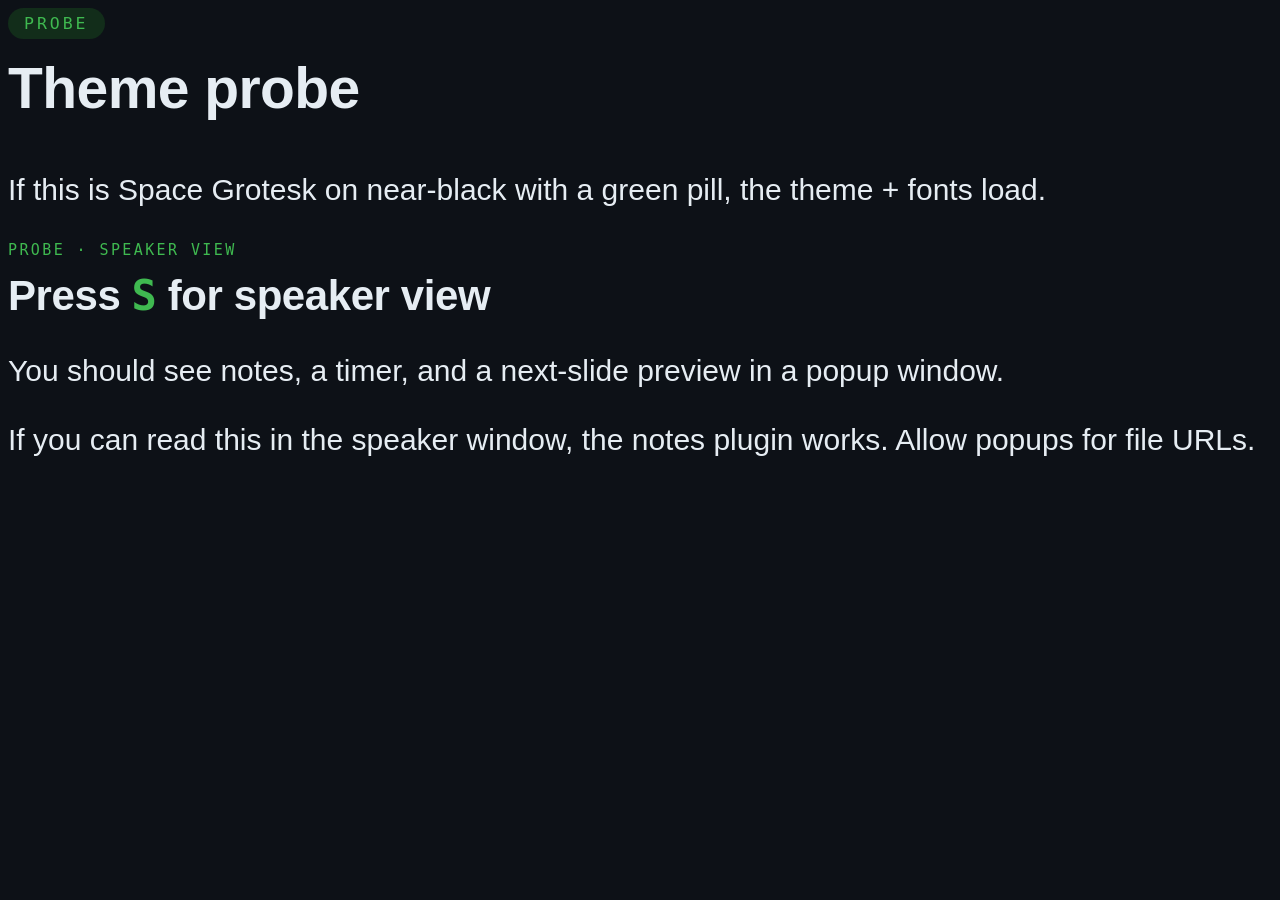
==== presentation/index.html @ 353a2cac "Deck skeleton: app-themed reveal init + probe slides + speaker view" ====
<!doctype html>
<html lang="en" data-theme="dark">
<head>
<meta charset="utf-8">
<meta name="viewport" content="width=device-width, initial-scale=1.0">
<title>AI Carbon Calculator — how it works</title>
<link rel="stylesheet" href="reveal/dist/reset.css">
<link rel="stylesheet" href="reveal/dist/reveal.css">
<link rel="stylesheet" href="fonts/fonts.css">
<style>
/* ── App design tokens (verbatim from index.html :root, dark theme) ── */
:root{
  --bg:#0d1117; --surface:#161b22; --surface2:#1c2330; --border:#444c56;
  --green:#3fb950; --green-dim:#122d1a; --amber:#e3b341; --red:#ff7b72;
  --blue:#79b8ff; --purple:#bc8cff; --text:#e6edf3; --muted:#b1bac4; --dim:#8b949e;
  --teal:#2fd4c6; --orange:#ff9d3c; --pink:#ff8ad4; --focus:#79c0ff;
  --mono:'Space Mono',monospace; --sans:'Space Grotesk',sans-serif;
}
/* ── Reveal base ── */
.reveal{font-family:var(--sans);color:var(--text);font-size:30px;}
.reveal .slides{text-align:left;}
.reveal .slides section{height:100%;}
html,body{background:var(--bg);}
.reveal h1,.reveal h2,.reveal h3{font-family:var(--sans);color:var(--text);
  font-weight:700;text-transform:none;letter-spacing:-0.01em;margin:0 0 18px;line-height:1.1;}
.reveal h1{font-size:1.9em;} .reveal h2{font-size:1.4em;} .reveal h3{font-size:1.05em;}
.reveal p,.reveal li{color:var(--text);line-height:1.45;}
.reveal strong{color:var(--text);font-weight:700;}
.reveal em{color:var(--muted);font-style:normal;}
.reveal a{color:var(--blue);}
.reveal ul{margin-left:1em;} .reveal li{margin:0.35em 0;}
/* ── Signature mono-uppercase section label (app .clabel) ── */
.sec-label{font-family:var(--mono);font-size:0.5em;letter-spacing:.16em;text-transform:uppercase;
  color:var(--green);margin-bottom:14px;}
.muted{color:var(--muted);} .small{font-size:0.7em;}
.cap{font-size:0.62em;color:var(--muted);font-family:var(--mono);margin-top:10px;}
/* ── Cards (app surface/border aesthetic) ── */
.card{background:var(--surface);border:1px solid var(--border);border-radius:10px;
  padding:18px 20px;margin:10px 0;}
.cards{display:grid;gap:14px;} .cards.two{grid-template-columns:1fr 1fr;}
.ckey{font-family:var(--mono);font-size:0.52em;letter-spacing:.1em;text-transform:uppercase;
  color:var(--green);margin-bottom:6px;}
/* ── Big headline number (app impact colour) ── */
.headline{font-family:var(--mono);font-weight:700;color:var(--green);font-size:2.2em;line-height:1;}
/* ── Ledger / equation trace (app #eqbox) ── */
.ledger{font-family:var(--mono);font-size:0.62em;background:var(--surface2);
  border:1px solid var(--border);border-radius:8px;padding:14px 16px;}
.ledger .row{display:flex;justify-content:space-between;gap:18px;padding:5px 0;
  border-bottom:1px solid var(--border);}
.ledger .row:last-child{border-bottom:none;}
.ledger .val{color:var(--green);}
.ledger .tag{font-size:0.8em;color:var(--muted);}
/* ── Confidence bars (app pattern) ── */
.conf{margin:8px 0;font-family:var(--mono);font-size:0.55em;}
.conf .lab{display:flex;justify-content:space-between;color:var(--muted);margin-bottom:3px;}
.conf .track{height:8px;background:var(--surface2);border:1px solid var(--border);border-radius:4px;overflow:hidden;}
.conf .fill{height:100%;background:var(--green);}
/* ── Equivalents accents (deliberately distinct from semantic colours) ── */
.eq-teal{color:var(--teal);} .eq-orange{color:var(--orange);} .eq-pink{color:var(--pink);}
.eqgrid{display:grid;grid-template-columns:repeat(3,1fr);gap:16px;text-align:center;}
.eqgrid .big{font-family:var(--mono);font-weight:700;font-size:1.7em;}
/* token split colours */
.in-tok{color:var(--blue);} .out-tok{color:var(--purple);}
/* ── Code blocks: plain mono on surface2 (app shows code/ledger uncoloured) ── */
.reveal pre{box-shadow:none;width:100%;margin:10px 0;font-size:0.5em;}
.reveal pre code{font-family:var(--mono);background:var(--surface2);border:1px solid var(--border);
  border-radius:8px;padding:14px 16px;color:var(--text);max-height:none;line-height:1.4;}
.reveal code{font-family:var(--mono);color:var(--green);}
.reveal pre code .cmt{color:var(--dim);}
/* ── Section-divider slide ── */
.divider{display:flex;flex-direction:column;justify-content:center;align-items:flex-start;height:100%;}
.divider .pill{font-family:var(--mono);font-size:0.55em;letter-spacing:.18em;text-transform:uppercase;
  color:var(--green);background:var(--green-dim);border-radius:20px;padding:6px 16px;margin-bottom:18px;}
.divider h2{font-size:1.9em;}
/* ── Flow diagram (mental model) ── */
.flow{display:flex;align-items:center;gap:10px;flex-wrap:wrap;font-family:var(--mono);font-size:0.6em;}
.flow .node{background:var(--surface);border:1px solid var(--border);border-radius:8px;padding:12px 16px;}
.flow .arrow{color:var(--green);font-size:1.3em;}
/* ── Green progress bar (app wizard bar) ── */
.reveal .progress{color:var(--green);height:4px;}
.reveal .progress span{background:var(--green);}
.reveal .slide-number{background:transparent;color:var(--muted);font-family:var(--mono);font-size:14px;}
:focus-visible{outline:2px solid var(--focus);outline-offset:2px;}
</style>
</head>
<body>
<div class="reveal"><div class="slides">

  <section data-state="probe-title">
    <div class="divider">
      <span class="pill">probe</span>
      <h1>Theme probe</h1>
      <p class="muted">If this is Space Grotesk on near-black with a green pill, the theme + fonts load.</p>
    </div>
  </section>

  <section>
    <div class="sec-label">probe · speaker view</div>
    <h2>Press <code>S</code> for speaker view</h2>
    <p>You should see notes, a timer, and a next-slide preview in a popup window.</p>
    <aside class="notes">If you can read this in the speaker window, the notes plugin works. Allow popups for file URLs.</aside>
  </section>

</div></div>
<script src="reveal/dist/reveal.js"></script>
<script src="reveal/plugin/notes/notes.js"></script>
<script>
Reveal.initialize({
  hash:true, progress:true, slideNumber:'c/t', controls:true,
  transition:'fade', transitionSpeed:'fast', width:1280, height:720, margin:0.06,
  plugins:[ RevealNotes ]
});
</script>
</body>
</html>
---- presentation/fonts/fonts.css ----
/* Vendored @fontsource files — Space Grotesk (headings/prose) + Space Mono (code/labels). */
@font-face{font-family:'Space Grotesk';font-style:normal;font-weight:400;font-display:swap;
  src:url('./space-grotesk-latin-400-normal.woff2') format('woff2');}
@font-face{font-family:'Space Grotesk';font-style:normal;font-weight:500;font-display:swap;
  src:url('./space-grotesk-latin-500-normal.woff2') format('woff2');}
@font-face{font-family:'Space Grotesk';font-style:normal;font-weight:700;font-display:swap;
  src:url('./space-grotesk-latin-700-normal.woff2') format('woff2');}
@font-face{font-family:'Space Mono';font-style:normal;font-weight:400;font-display:swap;
  src:url('./space-mono-latin-400-normal.woff2') format('woff2');}
@font-face{font-family:'Space Mono';font-style:normal;font-weight:700;font-display:swap;
  src:url('./space-mono-latin-700-normal.woff2') format('woff2');}
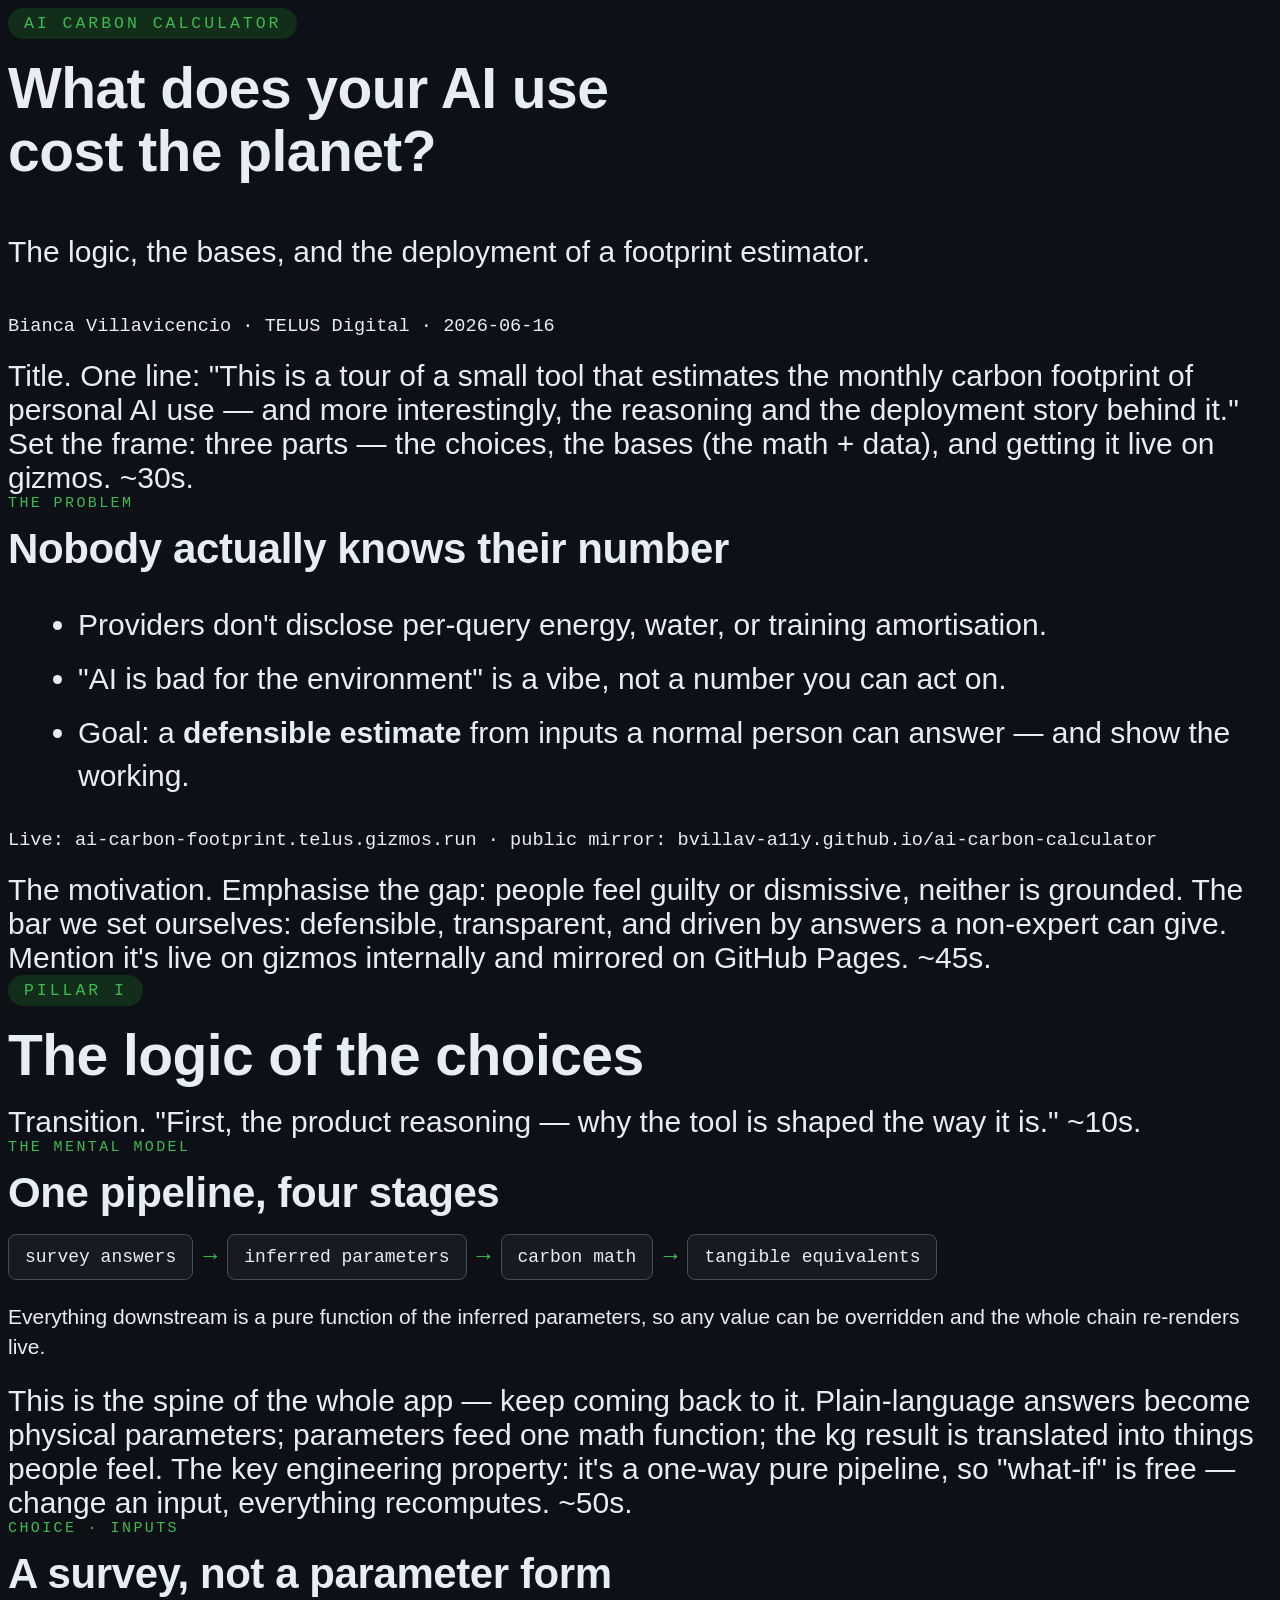
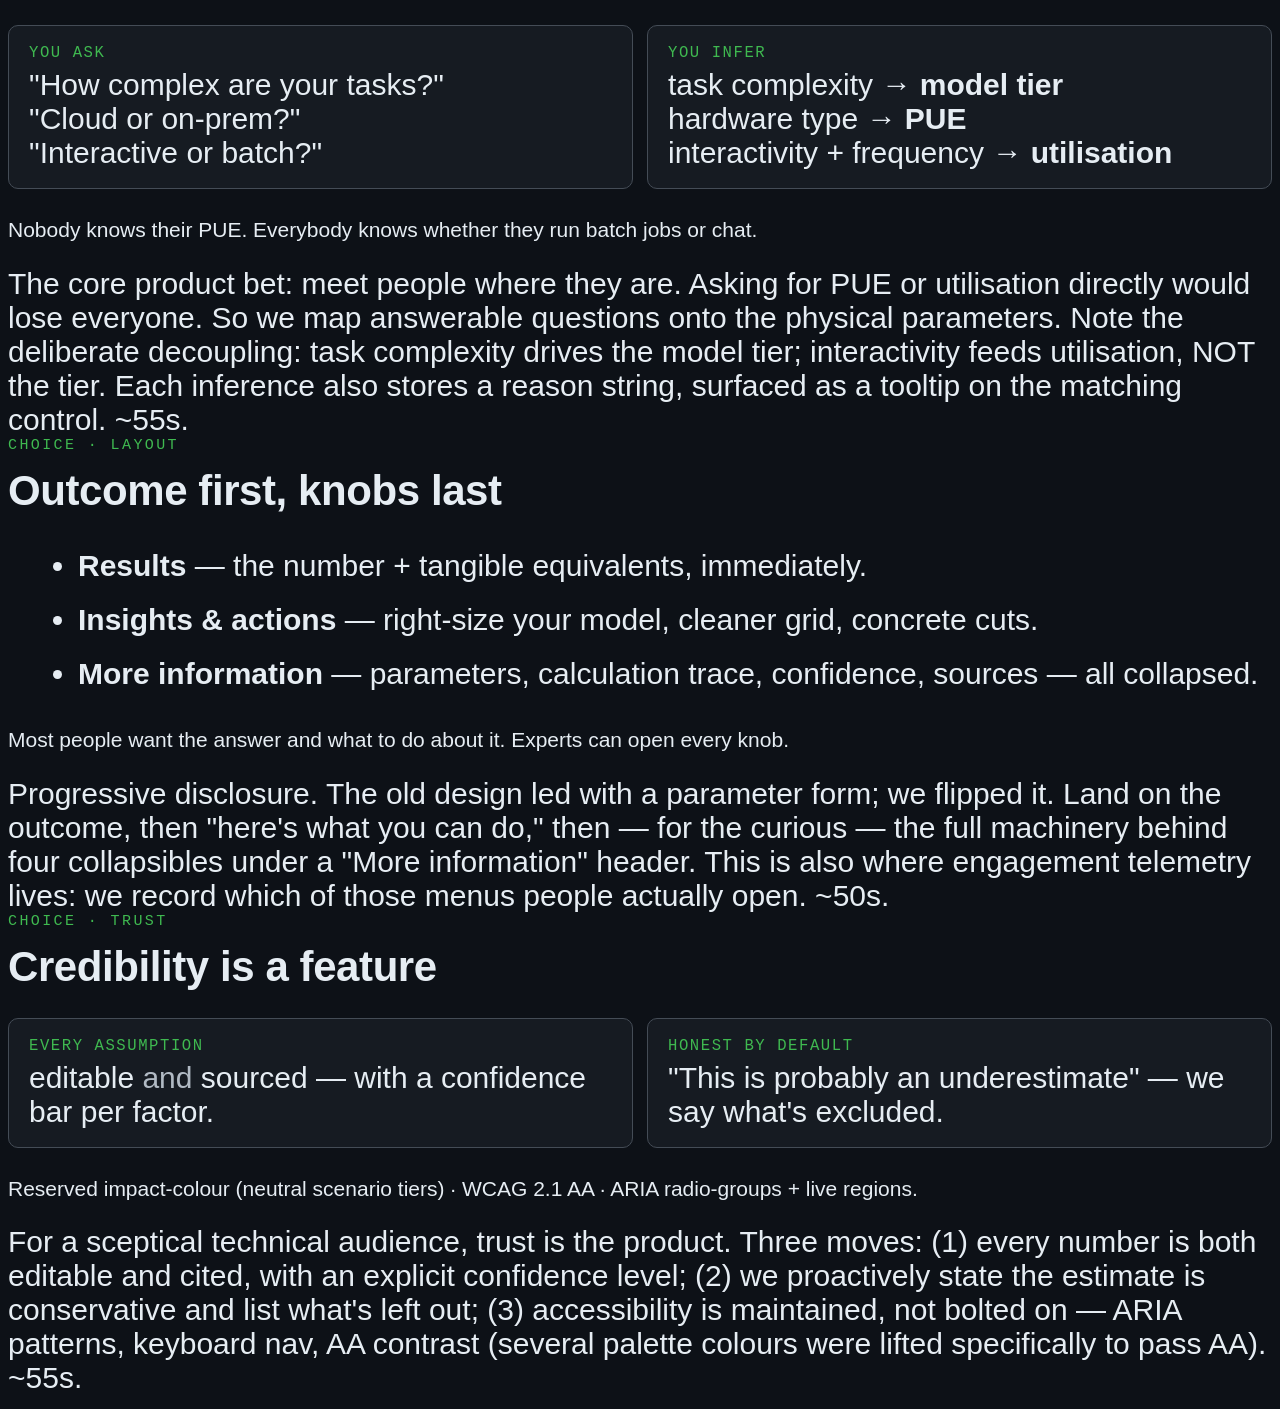
==== commit e7a91cf4: "Deck slides 1-6: open + Pillar I (logic of the choices) Co-Authored-By: Claude Sonnet 4.6 <noreply@a" ====
--- a/presentation/index.html
+++ b/presentation/index.html
@@ -86,19 +86,85 @@
 <body>
 <div class="reveal"><div class="slides">
 
-  <section data-state="probe-title">
+  <!-- 1 · TITLE -->
+  <section>
     <div class="divider">
-      <span class="pill">probe</span>
-      <h1>Theme probe</h1>
-      <p class="muted">If this is Space Grotesk on near-black with a green pill, the theme + fonts load.</p>
+      <span class="pill">AI Carbon Calculator</span>
+      <h1>What does your AI use<br>cost the planet?</h1>
+      <p class="muted">The logic, the bases, and the deployment of a footprint estimator.</p>
+      <p class="cap">Bianca Villavicencio · TELUS Digital · 2026-06-16</p>
     </div>
+    <aside class="notes">Title. One line: "This is a tour of a small tool that estimates the monthly carbon footprint of personal AI use — and more interestingly, the reasoning and the deployment story behind it." Set the frame: three parts — the choices, the bases (the math + data), and getting it live on gizmos. ~30s.</aside>
   </section>
 
+  <!-- 2 · THE QUESTION -->
   <section>
-    <div class="sec-label">probe · speaker view</div>
-    <h2>Press <code>S</code> for speaker view</h2>
-    <p>You should see notes, a timer, and a next-slide preview in a popup window.</p>
-    <aside class="notes">If you can read this in the speaker window, the notes plugin works. Allow popups for file URLs.</aside>
+    <div class="sec-label">the problem</div>
+    <h2>Nobody actually knows their number</h2>
+    <ul>
+      <li>Providers don't disclose per-query energy, water, or training amortisation.</li>
+      <li>"AI is bad for the environment" is a vibe, not a number you can act on.</li>
+      <li>Goal: a <strong>defensible estimate</strong> from inputs a normal person can answer — and show the working.</li>
+    </ul>
+    <p class="cap">Live: ai-carbon-footprint.telus.gizmos.run · public mirror: bvillav-a11y.github.io/ai-carbon-calculator</p>
+    <aside class="notes">The motivation. Emphasise the gap: people feel guilty or dismissive, neither is grounded. The bar we set ourselves: defensible, transparent, and driven by answers a non-expert can give. Mention it's live on gizmos internally and mirrored on GitHub Pages. ~45s.</aside>
+  </section>
+
+  <!-- DIVIDER · PILLAR I -->
+  <section>
+    <div class="divider"><span class="pill">Pillar I</span><h2>The logic of the choices</h2></div>
+    <aside class="notes">Transition. "First, the product reasoning — why the tool is shaped the way it is." ~10s.</aside>
+  </section>
+
+  <!-- 3 · MENTAL MODEL -->
+  <section>
+    <div class="sec-label">the mental model</div>
+    <h2>One pipeline, four stages</h2>
+    <div class="flow">
+      <span class="node">survey answers</span><span class="arrow">→</span>
+      <span class="node">inferred parameters</span><span class="arrow">→</span>
+      <span class="node">carbon math</span><span class="arrow">→</span>
+      <span class="node">tangible equivalents</span>
+    </div>
+    <p class="small muted" style="margin-top:22px">Everything downstream is a pure function of the inferred parameters, so any value can be overridden and the whole chain re-renders live.</p>
+    <aside class="notes">This is the spine of the whole app — keep coming back to it. Plain-language answers become physical parameters; parameters feed one math function; the kg result is translated into things people feel. The key engineering property: it's a one-way pure pipeline, so "what-if" is free — change an input, everything recomputes. ~50s.</aside>
+  </section>
+
+  <!-- 4 · WHY A SURVEY -->
+  <section>
+    <div class="sec-label">choice · inputs</div>
+    <h2>A survey, not a parameter form</h2>
+    <div class="cards two">
+      <div class="card"><div class="ckey">you ask</div>"How complex are your tasks?"<br>"Cloud or on-prem?"<br>"Interactive or batch?"</div>
+      <div class="card"><div class="ckey">you infer</div>task complexity → <strong>model tier</strong><br>hardware type → <strong>PUE</strong><br>interactivity + frequency → <strong>utilisation</strong></div>
+    </div>
+    <p class="small muted" style="margin-top:16px">Nobody knows their PUE. Everybody knows whether they run batch jobs or chat.</p>
+    <aside class="notes">The core product bet: meet people where they are. Asking for PUE or utilisation directly would lose everyone. So we map answerable questions onto the physical parameters. Note the deliberate decoupling: task complexity drives the model tier; interactivity feeds utilisation, NOT the tier. Each inference also stores a reason string, surfaced as a tooltip on the matching control. ~55s.</aside>
+  </section>
+
+  <!-- 5 · OUTCOME-FIRST UX -->
+  <section>
+    <div class="sec-label">choice · layout</div>
+    <h2>Outcome first, knobs last</h2>
+    <ul>
+      <li><strong>Results</strong> — the number + tangible equivalents, immediately.</li>
+      <li><strong>Insights &amp; actions</strong> — right-size your model, cleaner grid, concrete cuts.</li>
+      <li><strong>More information</strong> — parameters, calculation trace, confidence, sources — all collapsed.</li>
+    </ul>
+    <p class="small muted" style="margin-top:16px">Most people want the answer and what to do about it. Experts can open every knob.</p>
+    <aside class="notes">Progressive disclosure. The old design led with a parameter form; we flipped it. Land on the outcome, then "here's what you can do," then — for the curious — the full machinery behind four collapsibles under a "More information" header. This is also where engagement telemetry lives: we record which of those menus people actually open. ~50s.</aside>
+  </section>
+
+  <!-- 6 · CREDIBILITY BY DESIGN -->
+  <section>
+    <div class="sec-label">choice · trust</div>
+    <h2>Credibility is a feature</h2>
+    <div class="cards two">
+      <div class="card"><div class="ckey">every assumption</div>editable <em>and</em> sourced — with a confidence bar per factor.</div>
+      <div class="card"><div class="ckey">honest by default</div>"This is probably an underestimate" — we say what's excluded.</div>
+    </div>
+    <p class="small muted" style="margin-top:16px">Reserved impact-colour (neutral scenario tiers) · WCAG 2.1 AA · ARIA radio-groups + live regions.</p>
+    <aside class="notes">For a sceptical technical audience, trust is the product. Three moves: (1) every number is both editable and cited, with an explicit confidence level; (2) we proactively state the estimate is conservative and list what's left out; (3) accessibility is maintained, not bolted on — ARIA patterns, keyboard nav, AA contrast (several palette colours were lifted specifically to pass AA). ~55s.</aside>
   </section>
 
 </div></div>
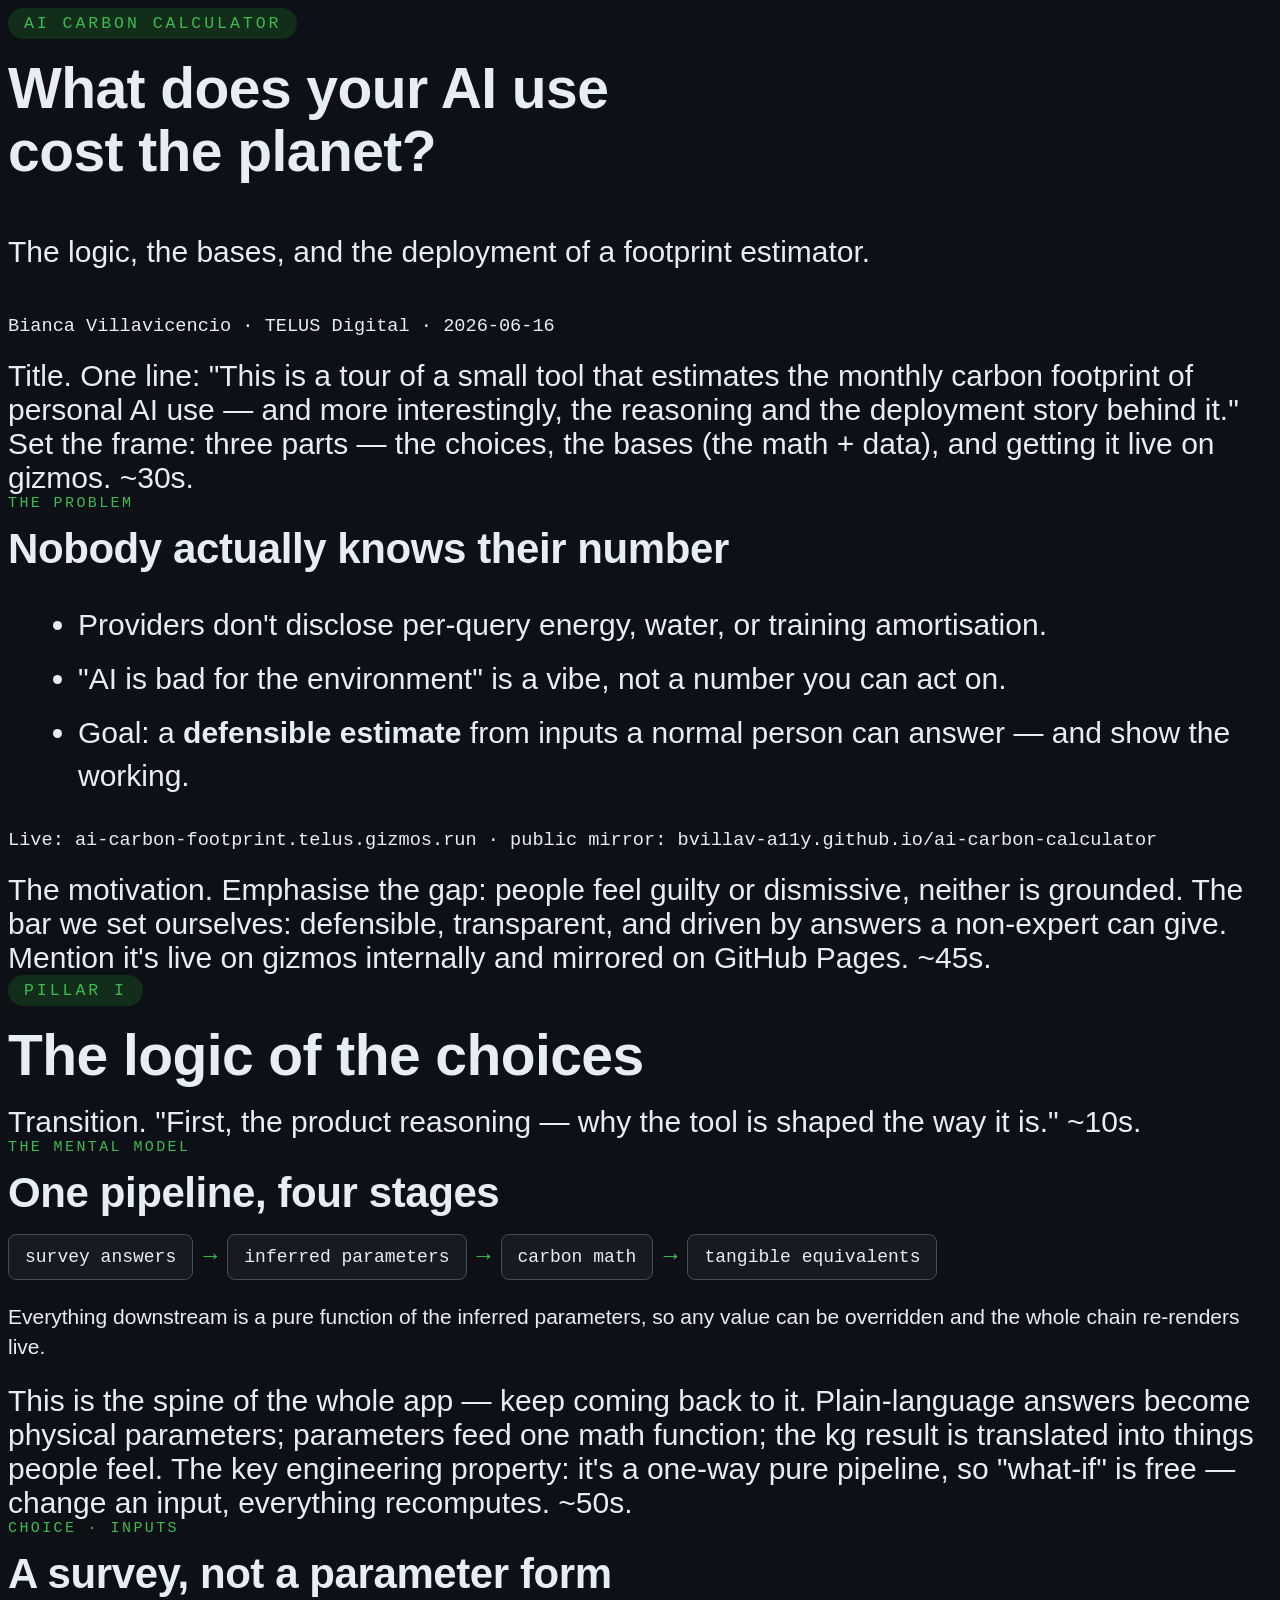
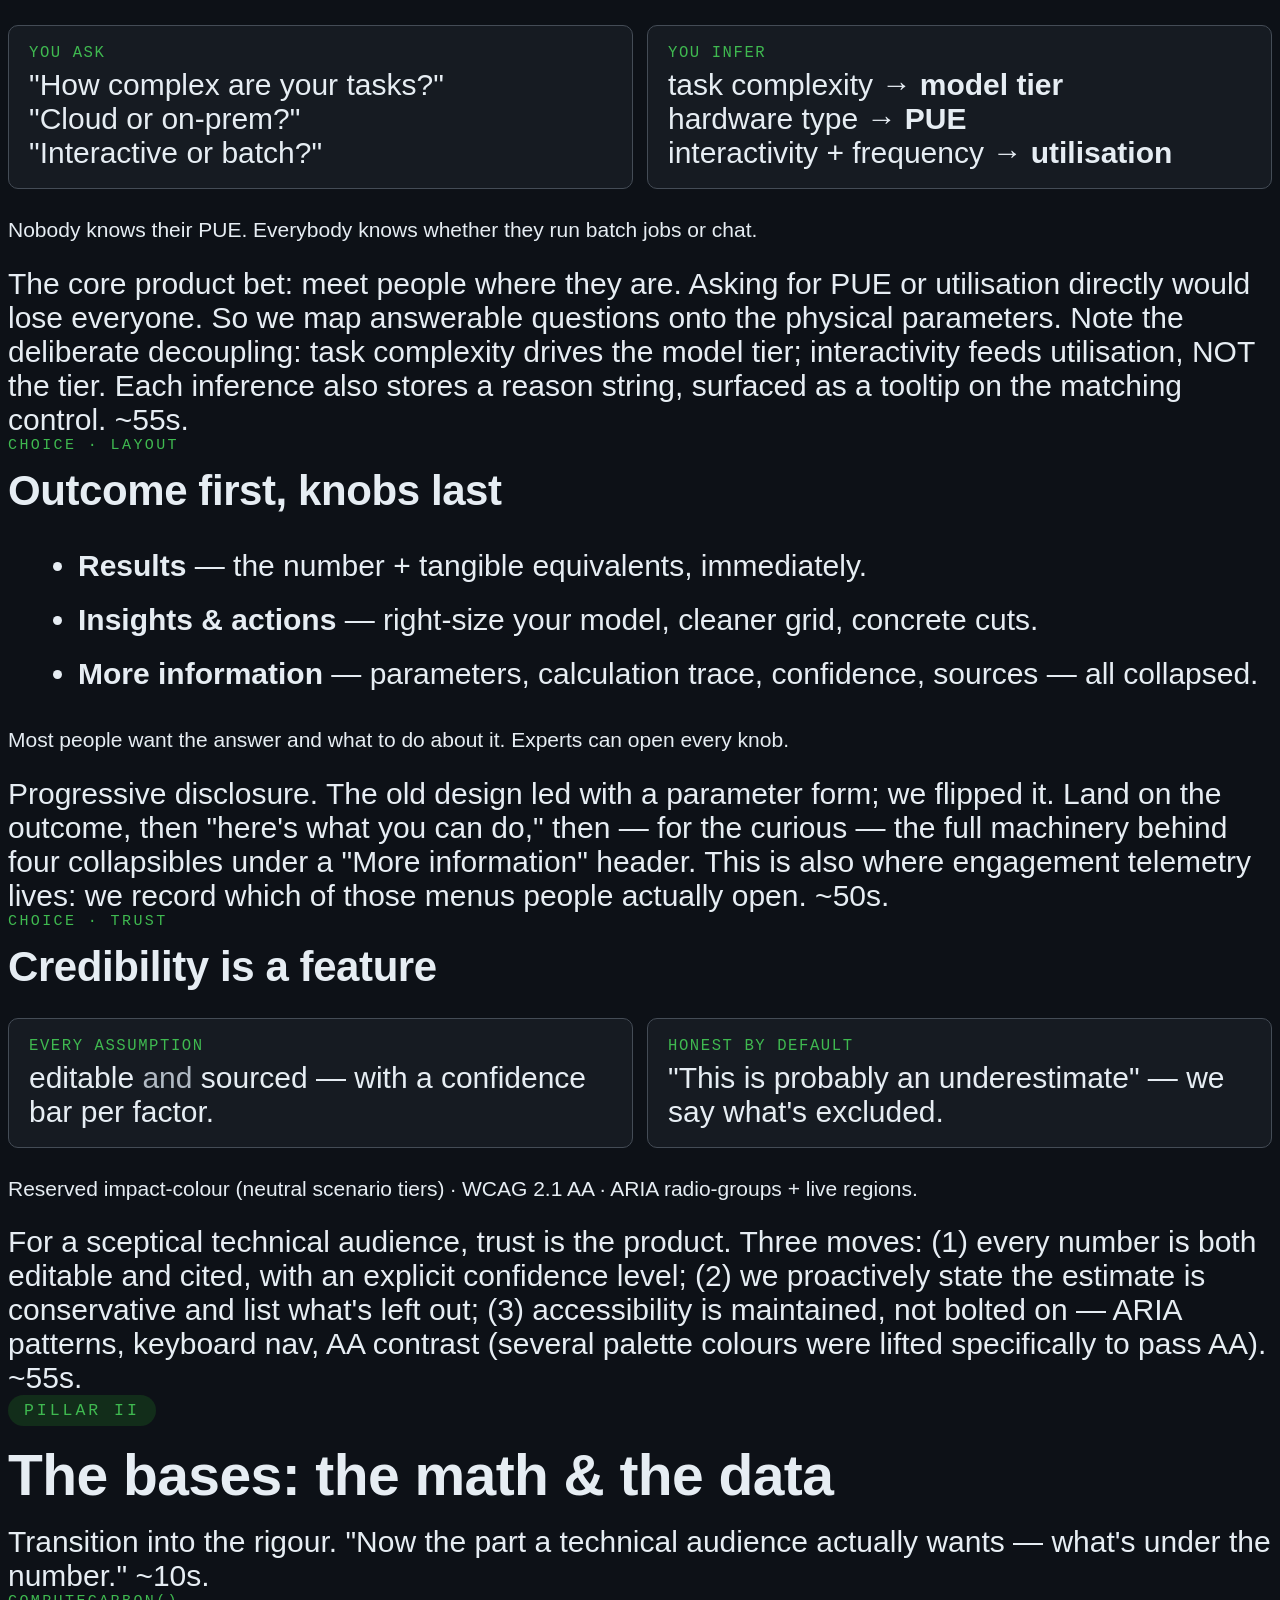
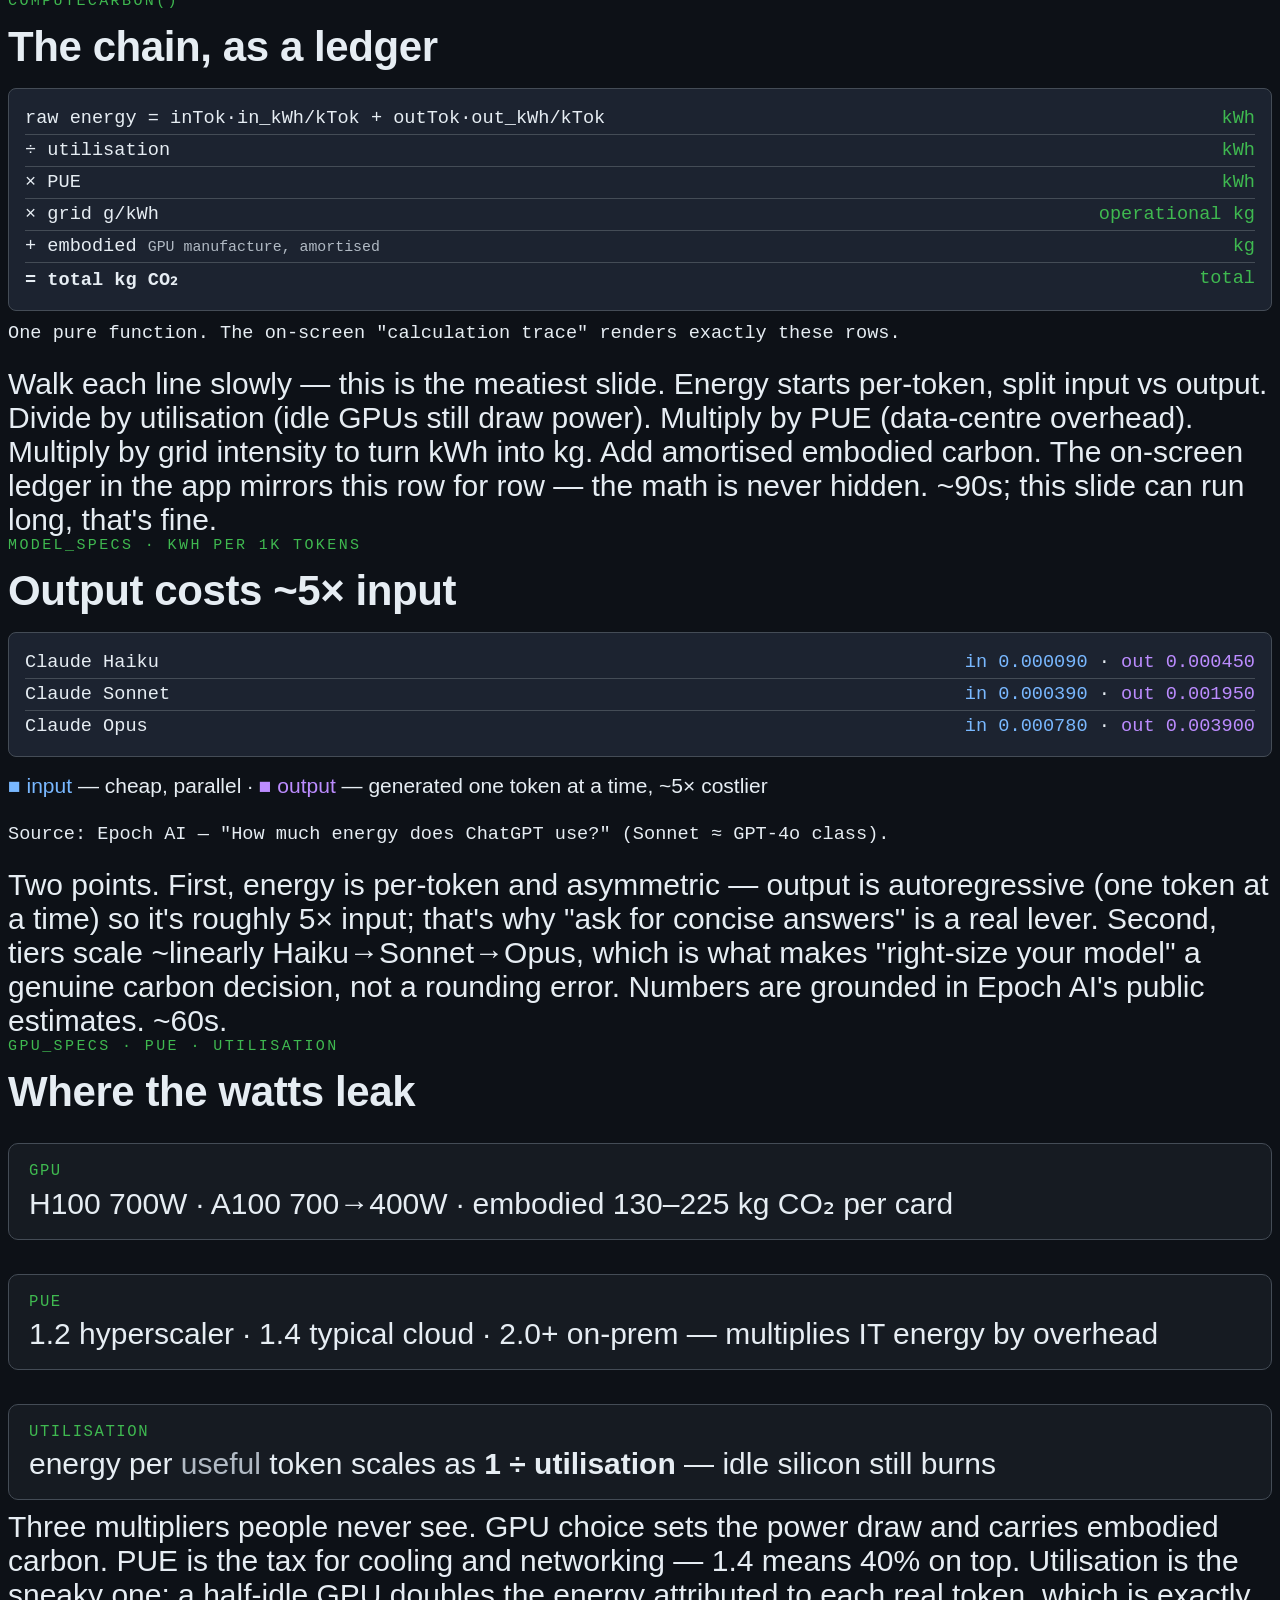
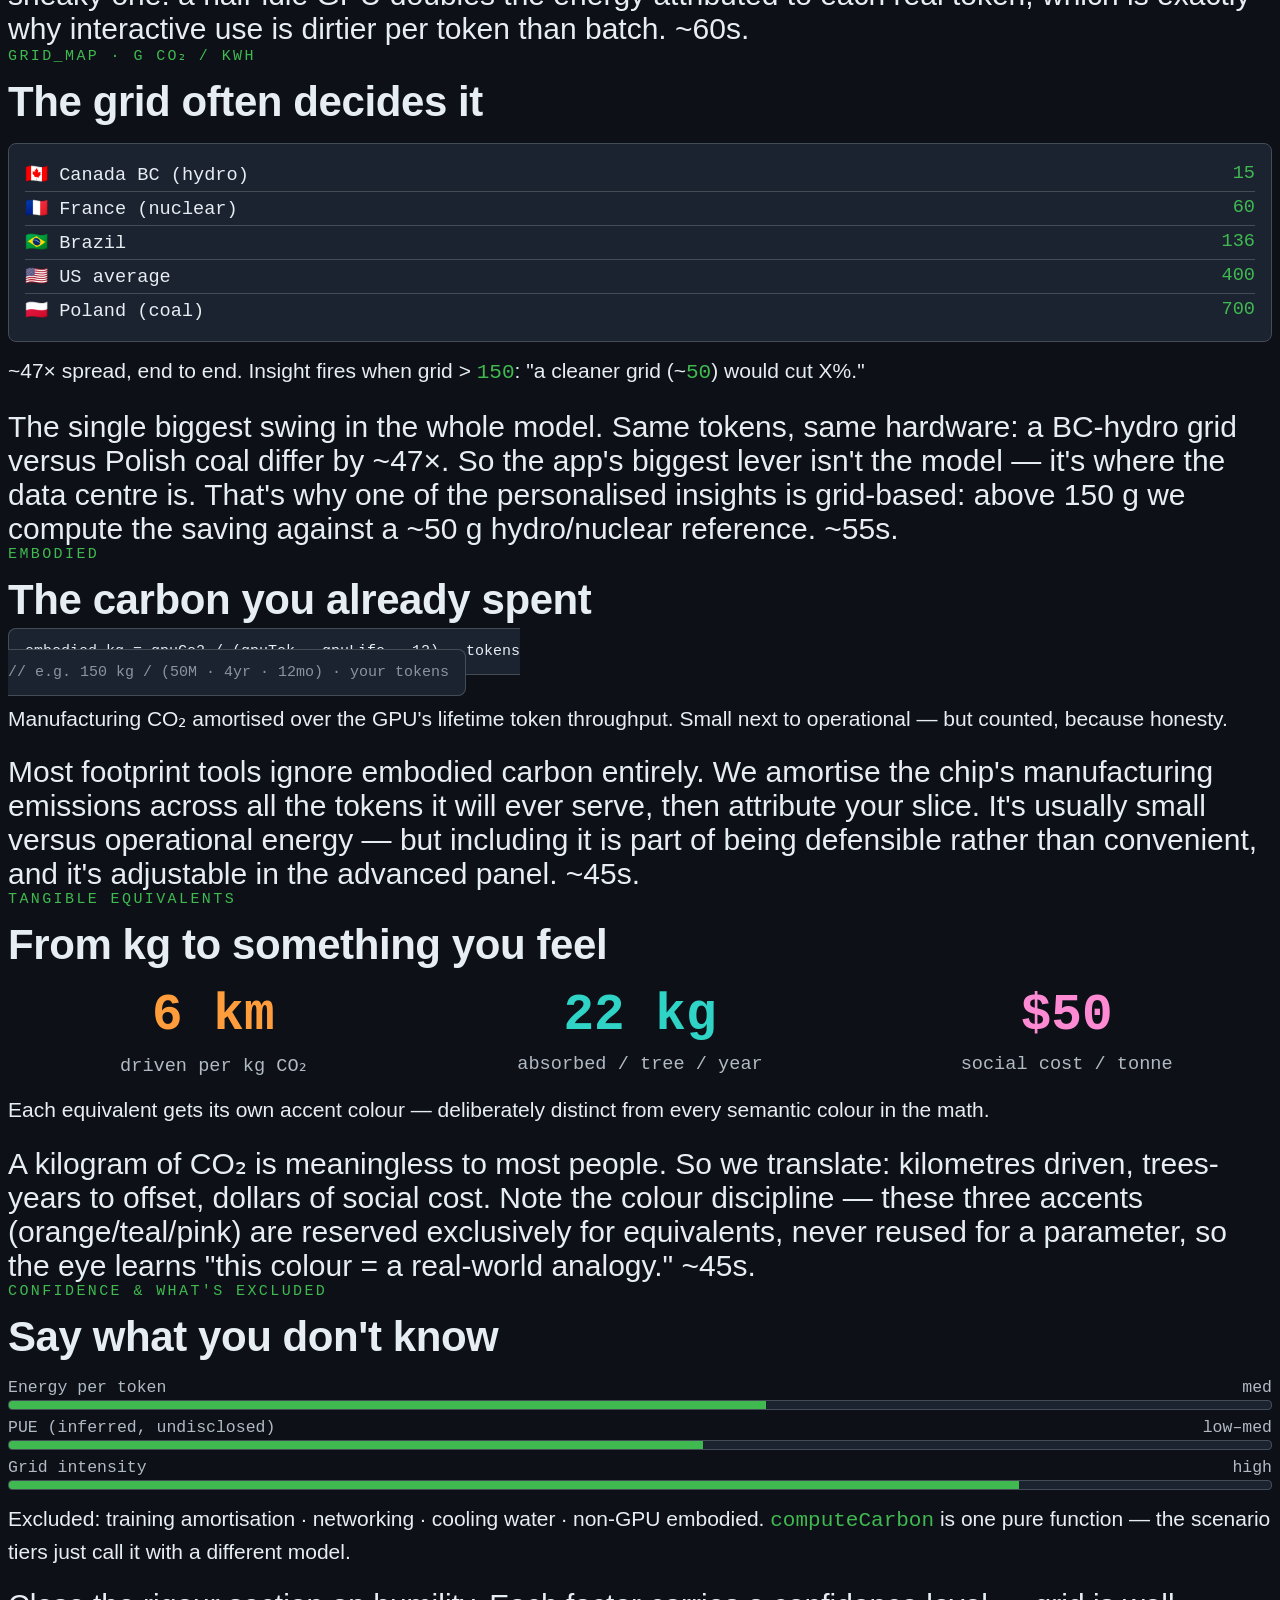
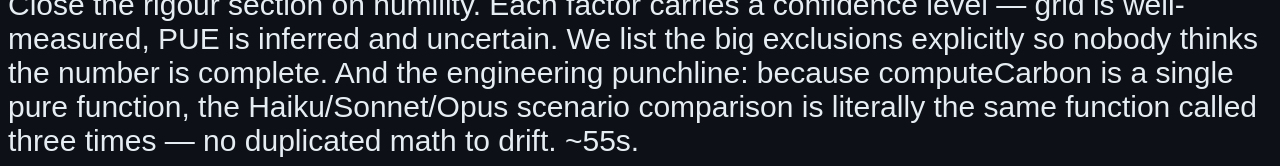
==== commit acfcaefa: "Deck slides 7-13: Pillar II (the math + the data) Co-Authored-By: Claude Sonnet 4.6 <noreply@anthrop" ====
--- a/presentation/index.html
+++ b/presentation/index.html
@@ -167,6 +167,103 @@
     <aside class="notes">For a sceptical technical audience, trust is the product. Three moves: (1) every number is both editable and cited, with an explicit confidence level; (2) we proactively state the estimate is conservative and list what's left out; (3) accessibility is maintained, not bolted on — ARIA patterns, keyboard nav, AA contrast (several palette colours were lifted specifically to pass AA). ~55s.</aside>
   </section>
 
+  <!-- DIVIDER · PILLAR II -->
+  <section>
+    <div class="divider"><span class="pill">Pillar II</span><h2>The bases: the math &amp; the data</h2></div>
+    <aside class="notes">Transition into the rigour. "Now the part a technical audience actually wants — what's under the number." ~10s.</aside>
+  </section>
+
+  <!-- 7 · THE CALCULATION CHAIN -->
+  <section>
+    <div class="sec-label">computeCarbon()</div>
+    <h2>The chain, as a ledger</h2>
+    <div class="ledger">
+      <div class="row"><span>raw energy = inTok·in_kWh/kTok + outTok·out_kWh/kTok</span><span class="val">kWh</span></div>
+      <div class="row"><span>÷ utilisation</span><span class="val">kWh</span></div>
+      <div class="row"><span>× PUE</span><span class="val">kWh</span></div>
+      <div class="row"><span>× grid g/kWh</span><span class="val">operational kg</span></div>
+      <div class="row"><span>+ embodied <span class="tag">GPU manufacture, amortised</span></span><span class="val">kg</span></div>
+      <div class="row"><span><strong>= total kg CO₂</strong></span><span class="val">total</span></div>
+    </div>
+    <p class="cap">One pure function. The on-screen "calculation trace" renders exactly these rows.</p>
+    <aside class="notes">Walk each line slowly — this is the meatiest slide. Energy starts per-token, split input vs output. Divide by utilisation (idle GPUs still draw power). Multiply by PUE (data-centre overhead). Multiply by grid intensity to turn kWh into kg. Add amortised embodied carbon. The on-screen ledger in the app mirrors this row for row — the math is never hidden. ~90s; this slide can run long, that's fine.</aside>
+  </section>
+
+  <!-- 8 · ENERGY PER TOKEN -->
+  <section>
+    <div class="sec-label">MODEL_SPECS · kWh per 1k tokens</div>
+    <h2>Output costs ~5× input</h2>
+    <div class="ledger">
+      <div class="row"><span>Claude Haiku</span><span><span class="in-tok">in 0.000090</span> · <span class="out-tok">out 0.000450</span></span></div>
+      <div class="row"><span>Claude Sonnet</span><span><span class="in-tok">in 0.000390</span> · <span class="out-tok">out 0.001950</span></span></div>
+      <div class="row"><span>Claude Opus</span><span><span class="in-tok">in 0.000780</span> · <span class="out-tok">out 0.003900</span></span></div>
+    </div>
+    <p class="small" style="margin-top:14px"><span class="in-tok">■ input</span> — cheap, parallel · <span class="out-tok">■ output</span> — generated one token at a time, ~5× costlier</p>
+    <p class="cap">Source: Epoch AI — "How much energy does ChatGPT use?" (Sonnet ≈ GPT-4o class).</p>
+    <aside class="notes">Two points. First, energy is per-token and asymmetric — output is autoregressive (one token at a time) so it's roughly 5× input; that's why "ask for concise answers" is a real lever. Second, tiers scale ~linearly Haiku→Sonnet→Opus, which is what makes "right-size your model" a genuine carbon decision, not a rounding error. Numbers are grounded in Epoch AI's public estimates. ~60s.</aside>
+  </section>
+
+  <!-- 9 · HARDWARE & OVERHEAD -->
+  <section>
+    <div class="sec-label">GPU_SPECS · PUE · utilisation</div>
+    <h2>Where the watts leak</h2>
+    <div class="cards">
+      <div class="card"><div class="ckey">gpu</div>H100 700W · A100 700→400W · embodied 130–225 kg CO₂ per card</div>
+      <div class="card"><div class="ckey">pue</div>1.2 hyperscaler · 1.4 typical cloud · 2.0+ on-prem — multiplies IT energy by overhead</div>
+      <div class="card"><div class="ckey">utilisation</div>energy per <em>useful</em> token scales as <strong>1 ÷ utilisation</strong> — idle silicon still burns</div>
+    </div>
+    <aside class="notes">Three multipliers people never see. GPU choice sets the power draw and carries embodied carbon. PUE is the tax for cooling and networking — 1.4 means 40% on top. Utilisation is the sneaky one: a half-idle GPU doubles the energy attributed to each real token, which is exactly why interactive use is dirtier per token than batch. ~60s.</aside>
+  </section>
+
+  <!-- 10 · THE GRID -->
+  <section>
+    <div class="sec-label">GRID_MAP · g CO₂ / kWh</div>
+    <h2>The grid often decides it</h2>
+    <div class="ledger">
+      <div class="row"><span>🇨🇦 Canada BC (hydro)</span><span class="val">15</span></div>
+      <div class="row"><span>🇫🇷 France (nuclear)</span><span class="val">60</span></div>
+      <div class="row"><span>🇧🇷 Brazil</span><span class="val">136</span></div>
+      <div class="row"><span>🇺🇸 US average</span><span class="val">400</span></div>
+      <div class="row"><span>🇵🇱 Poland (coal)</span><span class="val">700</span></div>
+    </div>
+    <p class="small muted" style="margin-top:14px">~47× spread, end to end. Insight fires when grid &gt; <code>150</code>: "a cleaner grid (~<code>50</code>) would cut X%."</p>
+    <aside class="notes">The single biggest swing in the whole model. Same tokens, same hardware: a BC-hydro grid versus Polish coal differ by ~47×. So the app's biggest lever isn't the model — it's where the data centre is. That's why one of the personalised insights is grid-based: above 150 g we compute the saving against a ~50 g hydro/nuclear reference. ~55s.</aside>
+  </section>
+
+  <!-- 11 · EMBODIED CARBON -->
+  <section>
+    <div class="sec-label">embodied</div>
+    <h2>The carbon you already spent</h2>
+    <pre><code>embodied_kg = gpuCo2 / (gpuTok · gpuLife · 12) · tokens
+<span class="cmt">// e.g. 150 kg / (50M · 4yr · 12mo) · your tokens</span></code></pre>
+    <p class="small muted">Manufacturing CO₂ amortised over the GPU's lifetime token throughput. Small next to operational — but counted, because honesty.</p>
+    <aside class="notes">Most footprint tools ignore embodied carbon entirely. We amortise the chip's manufacturing emissions across all the tokens it will ever serve, then attribute your slice. It's usually small versus operational energy — but including it is part of being defensible rather than convenient, and it's adjustable in the advanced panel. ~45s.</aside>
+  </section>
+
+  <!-- 12 · KG TO MEANING -->
+  <section>
+    <div class="sec-label">tangible equivalents</div>
+    <h2>From kg to something you feel</h2>
+    <div class="eqgrid">
+      <div><div class="big eq-orange">6 km</div><div class="cap">driven per kg CO₂</div></div>
+      <div><div class="big eq-teal">22 kg</div><div class="cap">absorbed / tree / year</div></div>
+      <div><div class="big eq-pink">$50</div><div class="cap">social cost / tonne</div></div>
+    </div>
+    <p class="small muted" style="margin-top:18px">Each equivalent gets its own accent colour — deliberately distinct from every semantic colour in the math.</p>
+    <aside class="notes">A kilogram of CO₂ is meaningless to most people. So we translate: kilometres driven, trees-years to offset, dollars of social cost. Note the colour discipline — these three accents (orange/teal/pink) are reserved exclusively for equivalents, never reused for a parameter, so the eye learns "this colour = a real-world analogy." ~45s.</aside>
+  </section>
+
+  <!-- 13 · HONESTY ABOUT UNCERTAINTY -->
+  <section>
+    <div class="sec-label">confidence &amp; what's excluded</div>
+    <h2>Say what you don't know</h2>
+    <div class="conf"><div class="lab"><span>Energy per token</span><span>med</span></div><div class="track"><div class="fill" style="width:60%"></div></div></div>
+    <div class="conf"><div class="lab"><span>PUE (inferred, undisclosed)</span><span>low–med</span></div><div class="track"><div class="fill" style="width:55%"></div></div></div>
+    <div class="conf"><div class="lab"><span>Grid intensity</span><span>high</span></div><div class="track"><div class="fill" style="width:80%"></div></div></div>
+    <p class="small muted" style="margin-top:14px">Excluded: training amortisation · networking · cooling water · non-GPU embodied. <code>computeCarbon</code> is one pure function — the scenario tiers just call it with a different model.</p>
+    <aside class="notes">Close the rigour section on humility. Each factor carries a confidence level — grid is well-measured, PUE is inferred and uncertain. We list the big exclusions explicitly so nobody thinks the number is complete. And the engineering punchline: because computeCarbon is a single pure function, the Haiku/Sonnet/Opus scenario comparison is literally the same function called three times — no duplicated math to drift. ~55s.</aside>
+  </section>
+
 </div></div>
 <script src="reveal/dist/reveal.js"></script>
 <script src="reveal/plugin/notes/notes.js"></script>
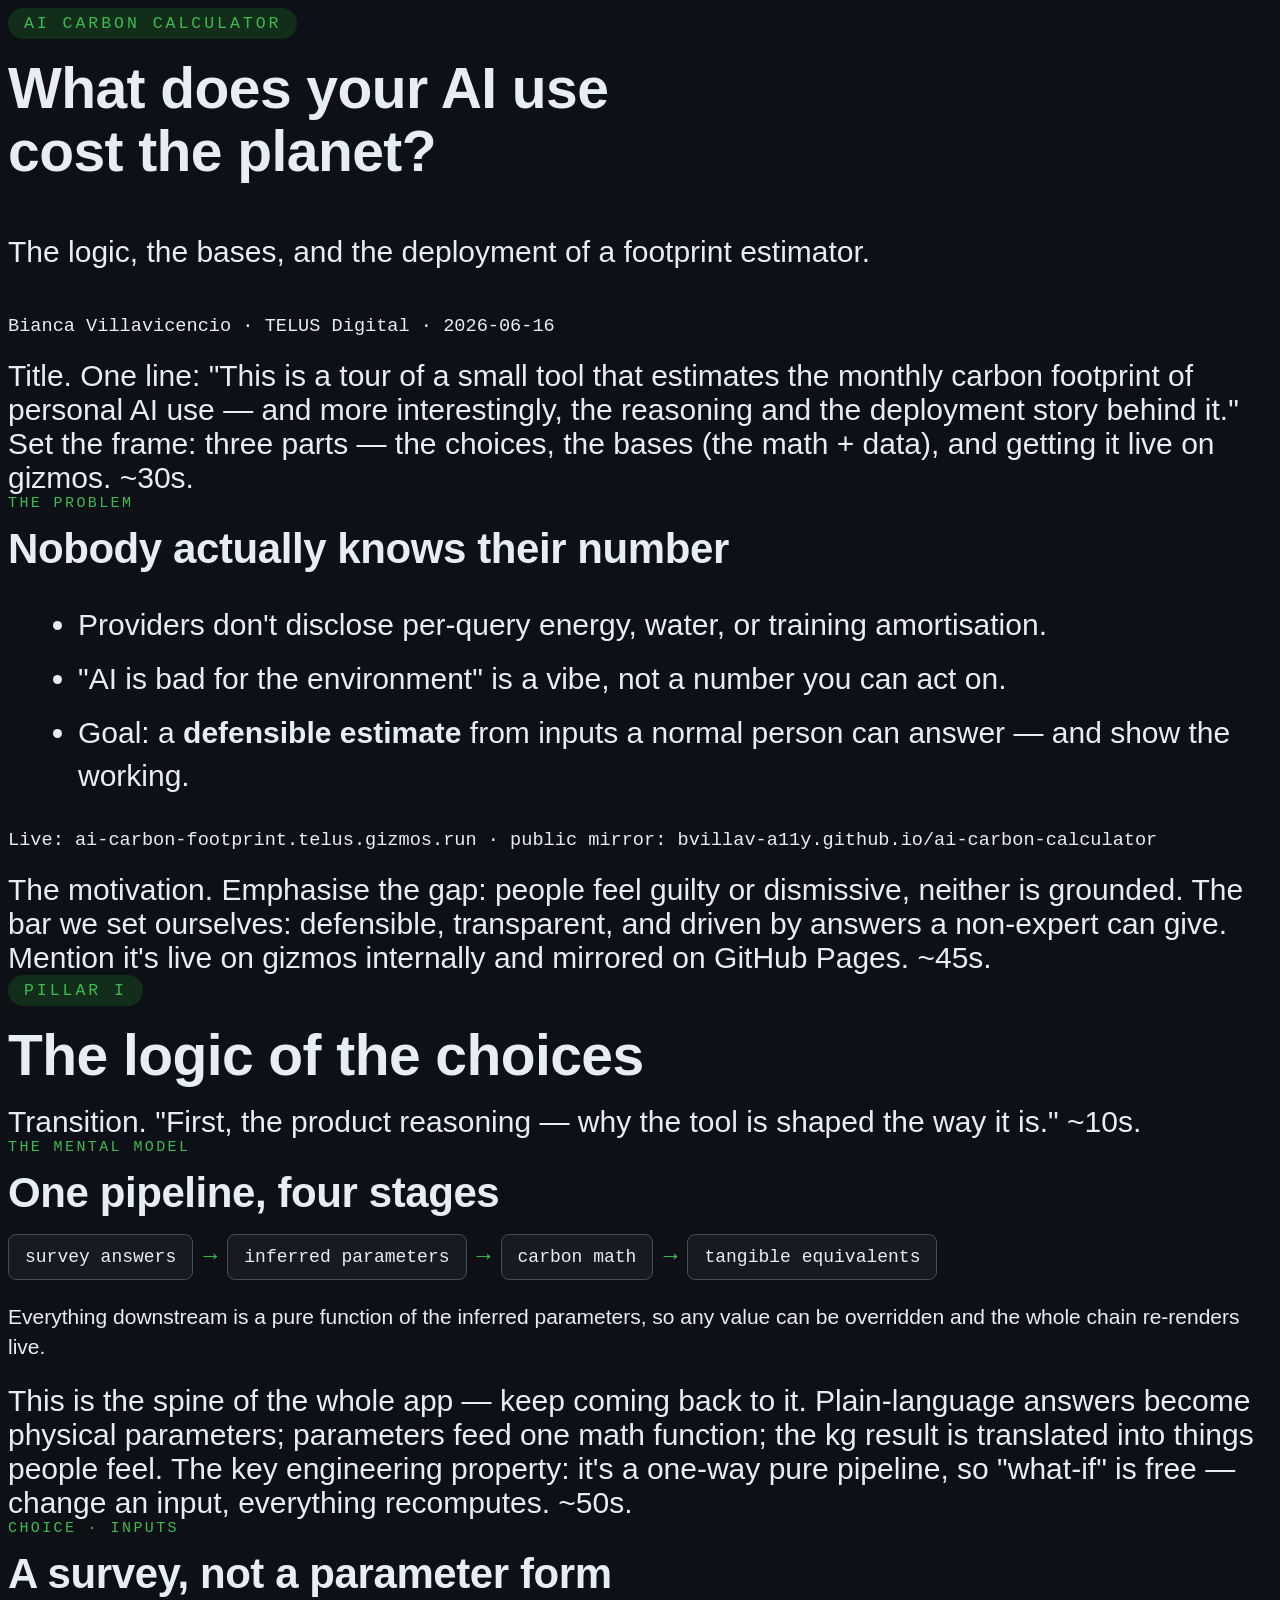
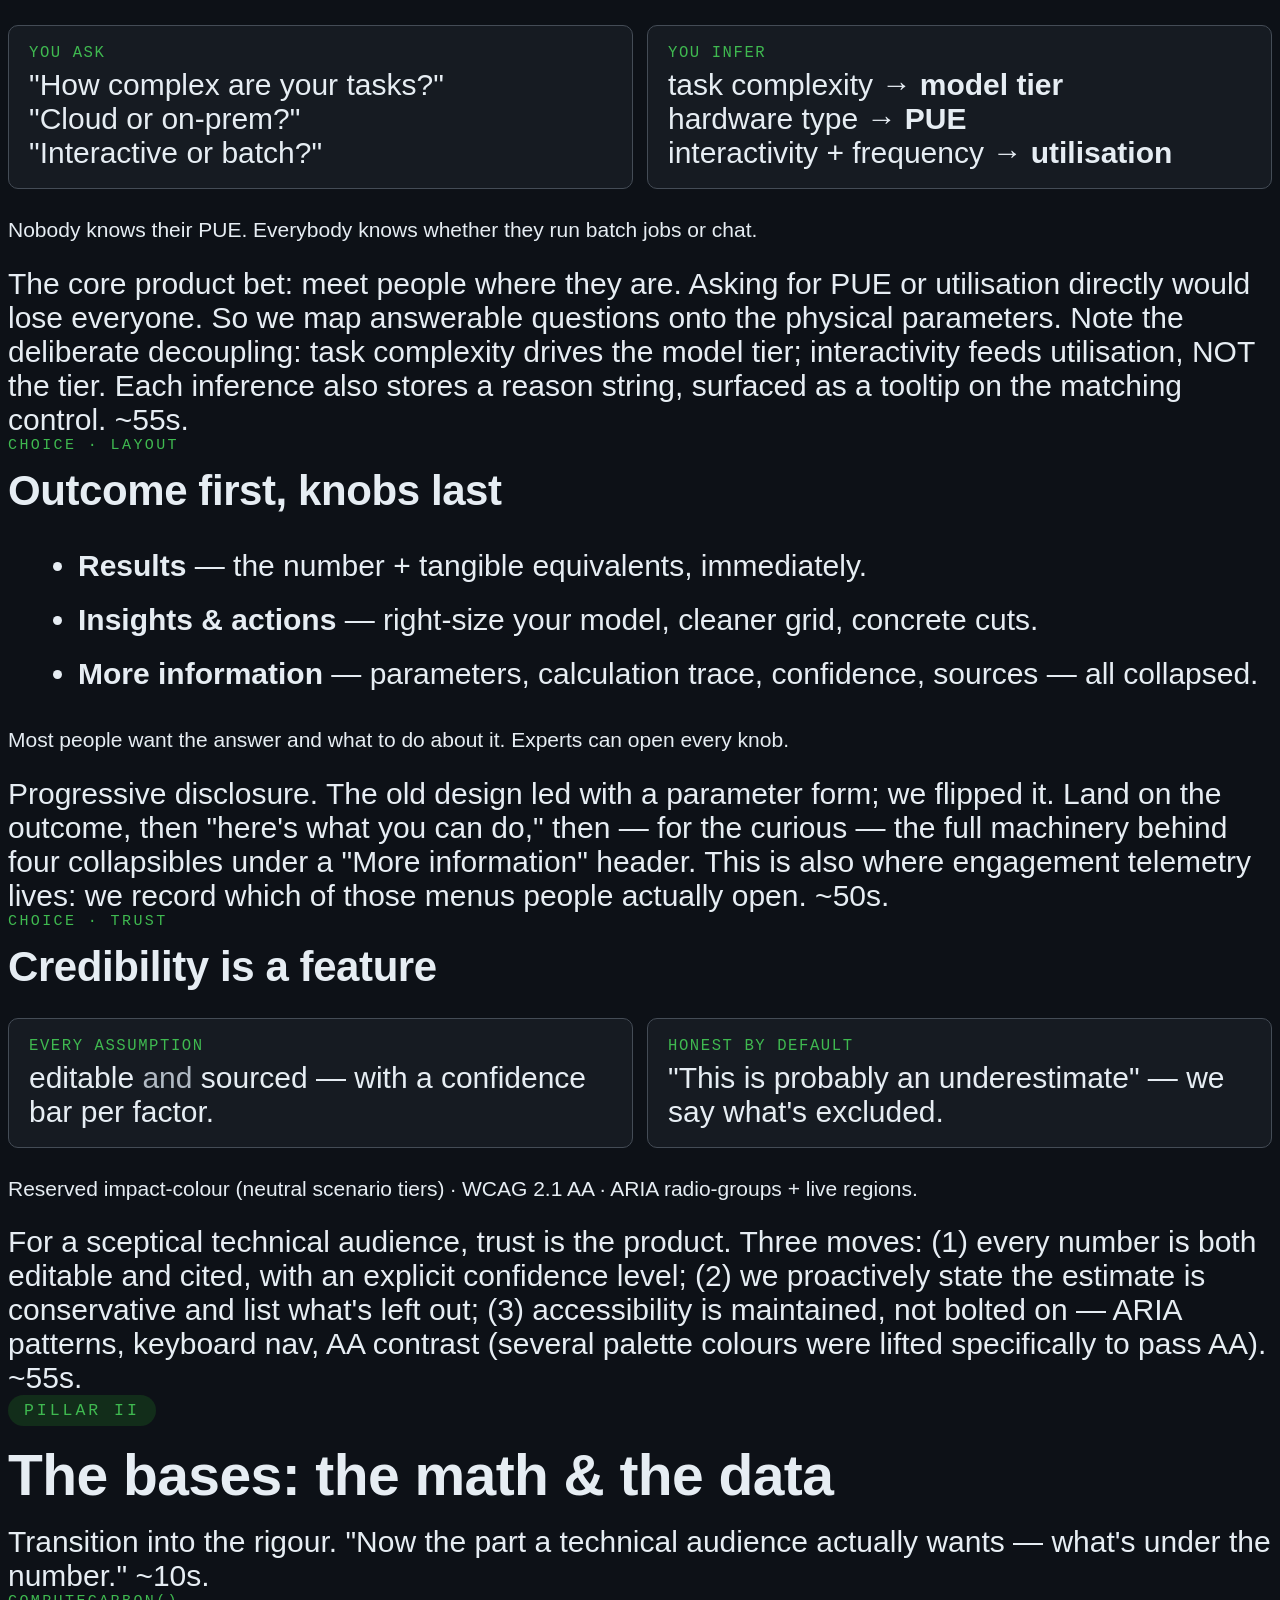
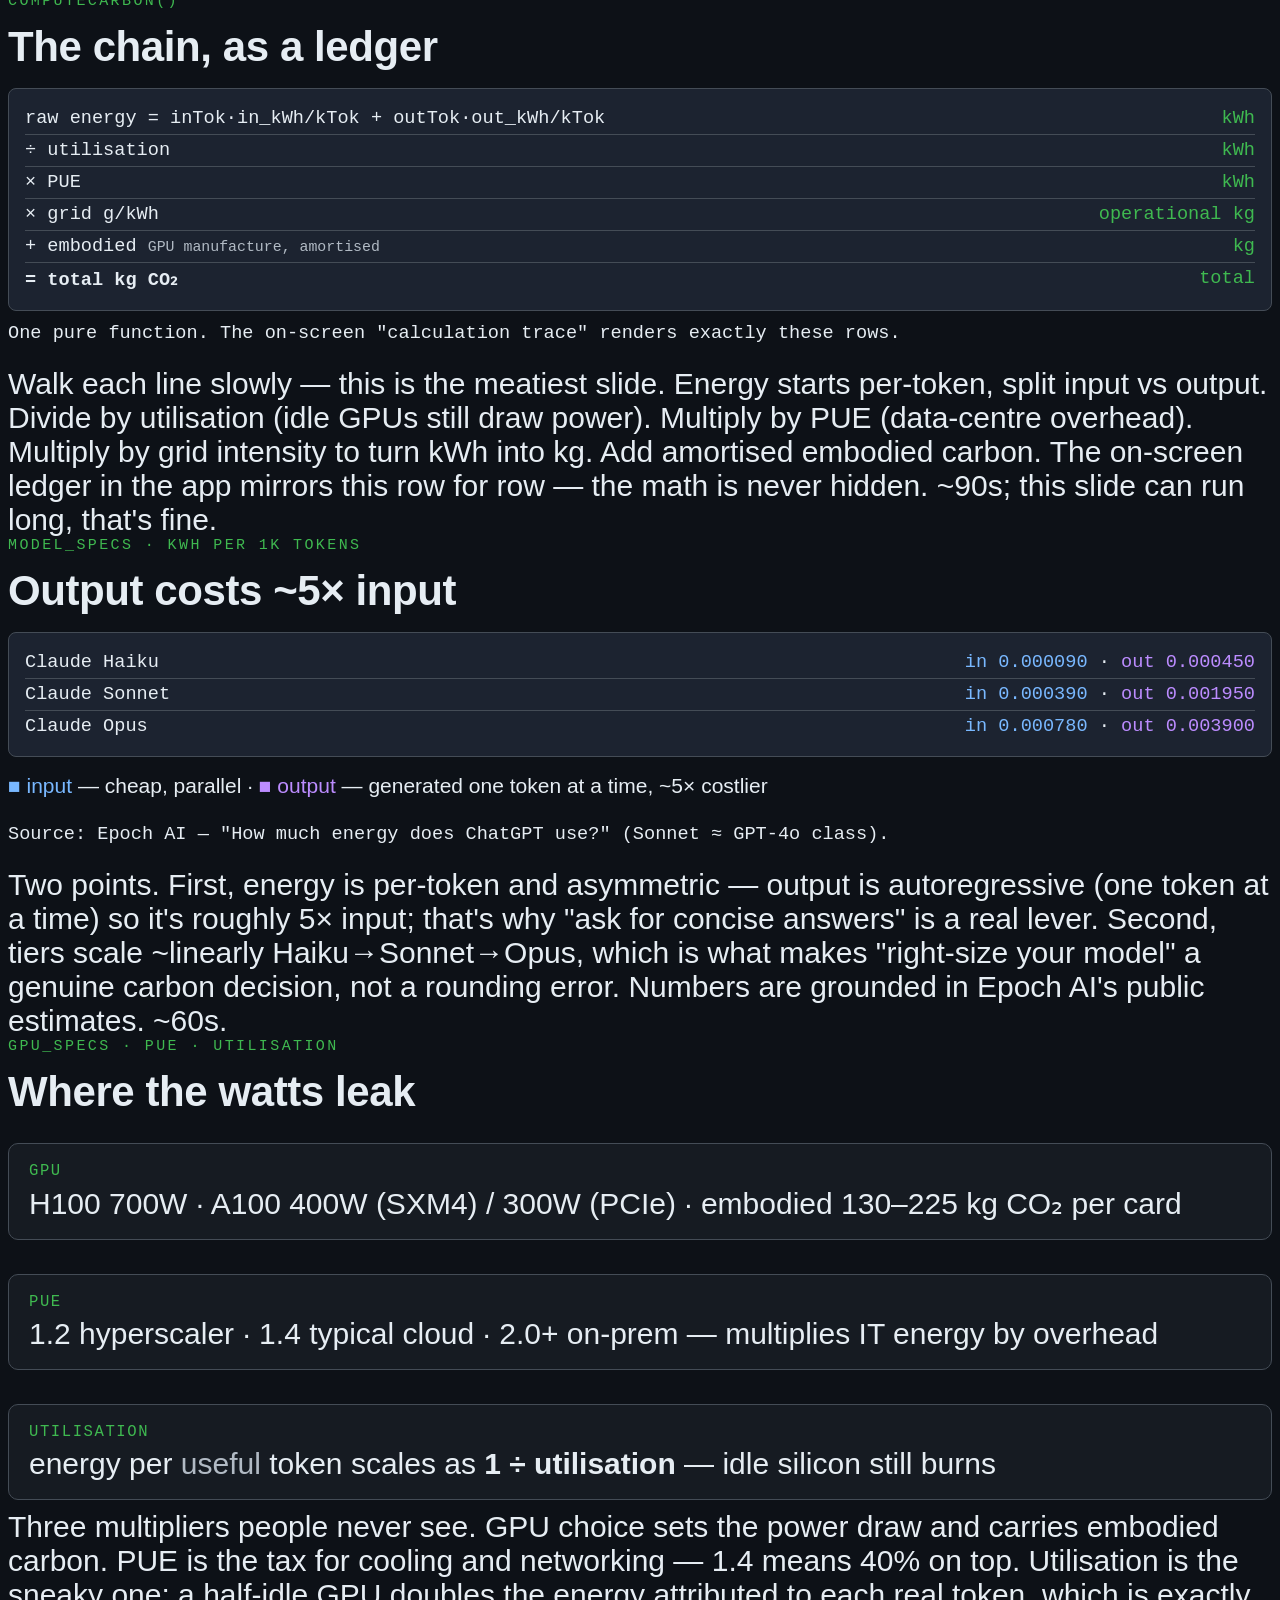
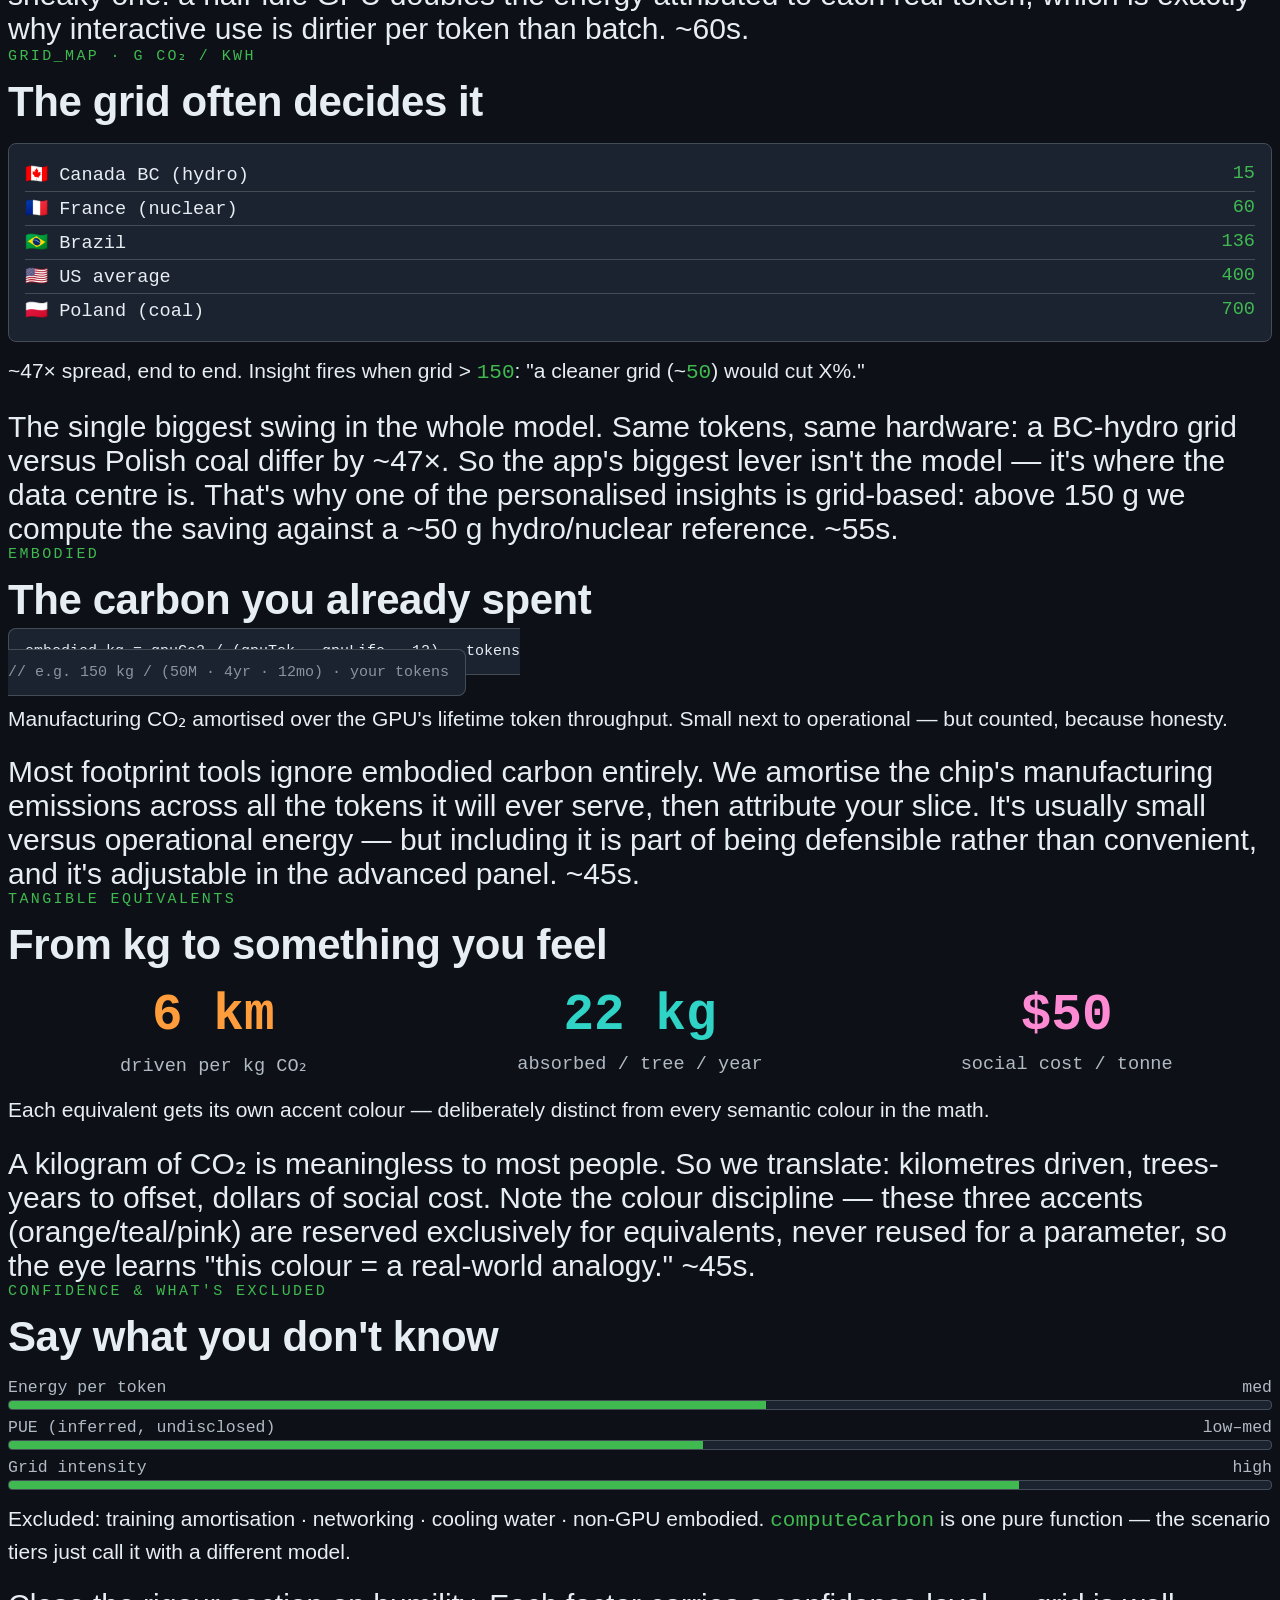
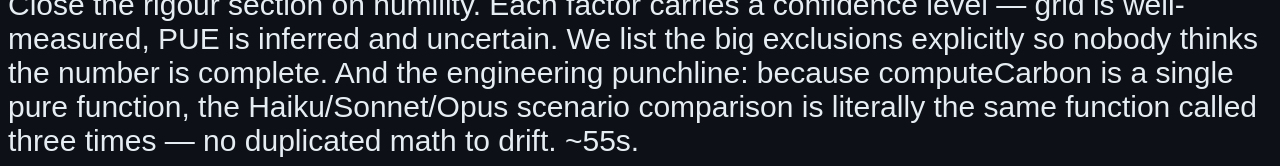
==== commit f40a0cf0: "Fix GPU TDP drift on slide 9: A100 is 400W/300W, not 700W (700W is H100)" ====
--- a/presentation/index.html
+++ b/presentation/index.html
@@ -208,7 +208,7 @@
     <div class="sec-label">GPU_SPECS · PUE · utilisation</div>
     <h2>Where the watts leak</h2>
     <div class="cards">
-      <div class="card"><div class="ckey">gpu</div>H100 700W · A100 700→400W · embodied 130–225 kg CO₂ per card</div>
+      <div class="card"><div class="ckey">gpu</div>H100 700W · A100 400W (SXM4) / 300W (PCIe) · embodied 130–225 kg CO₂ per card</div>
       <div class="card"><div class="ckey">pue</div>1.2 hyperscaler · 1.4 typical cloud · 2.0+ on-prem — multiplies IT energy by overhead</div>
       <div class="card"><div class="ckey">utilisation</div>energy per <em>useful</em> token scales as <strong>1 ÷ utilisation</strong> — idle silicon still burns</div>
     </div>
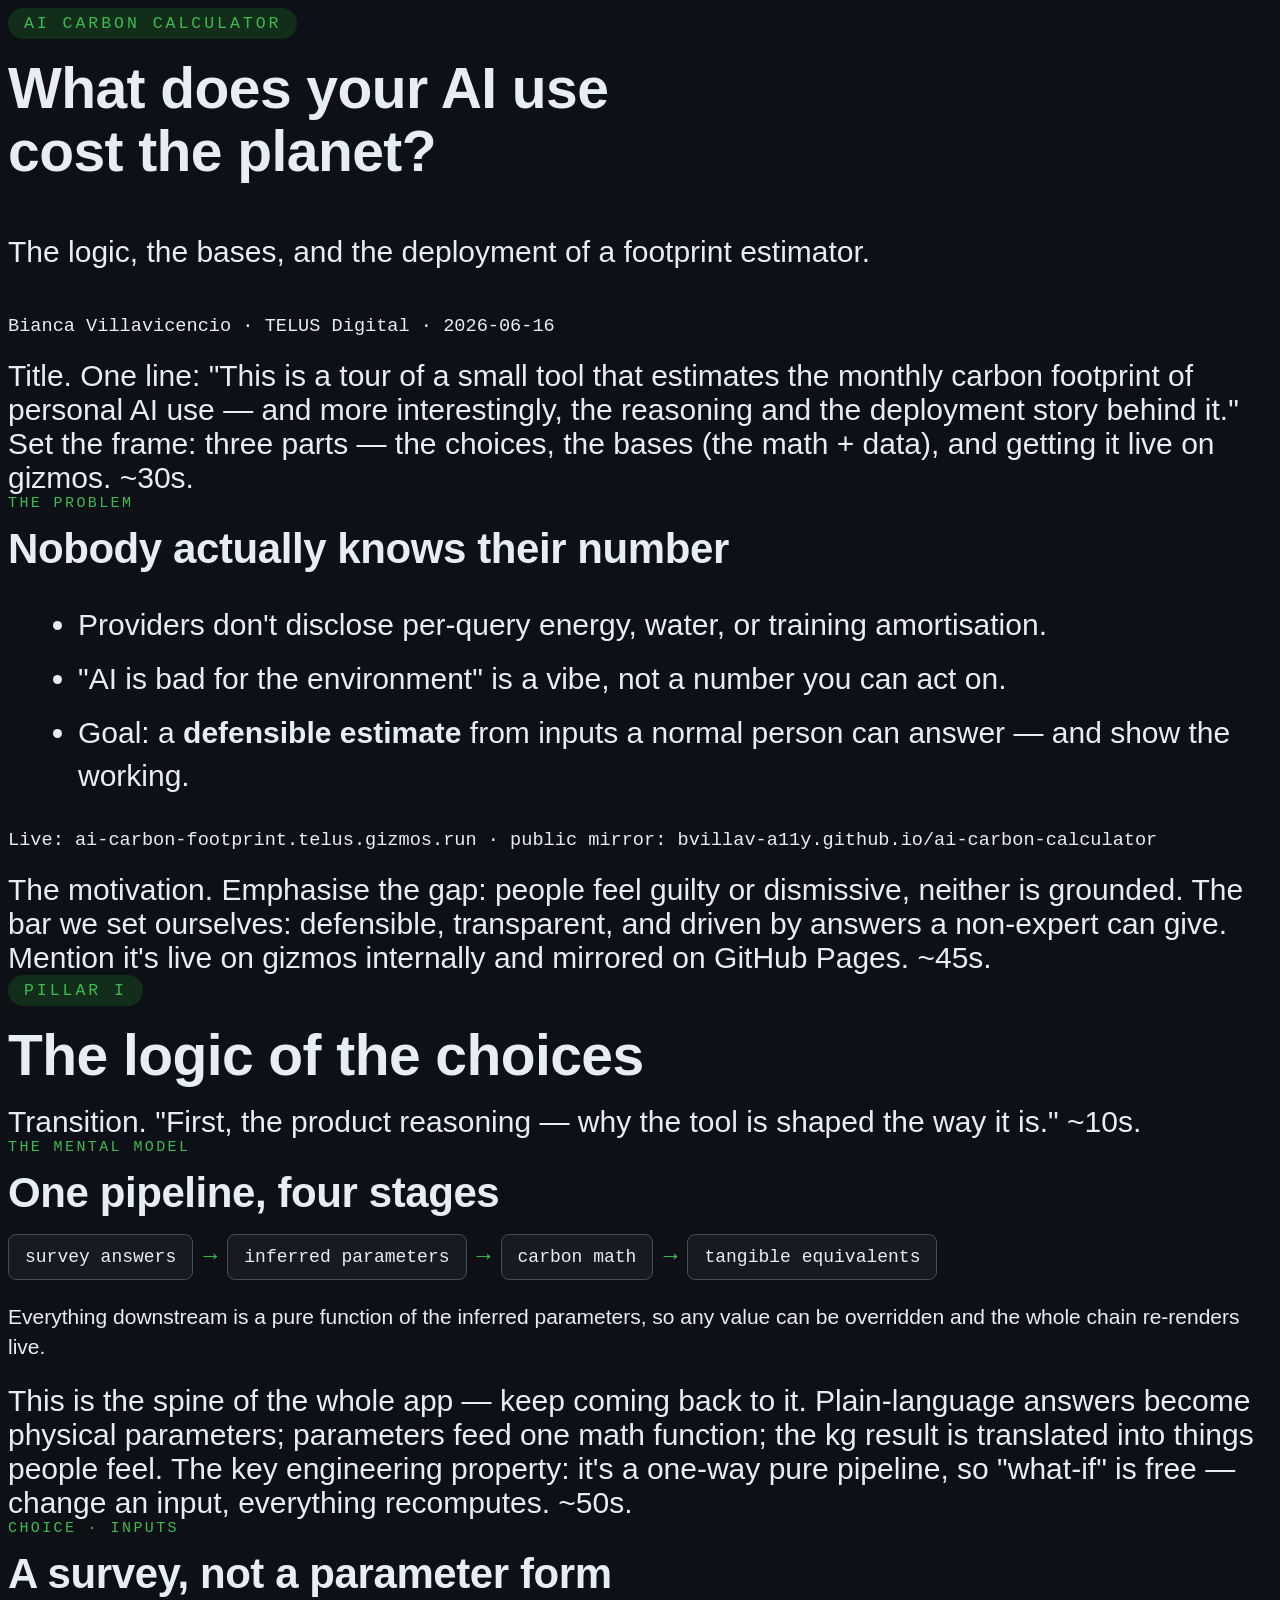
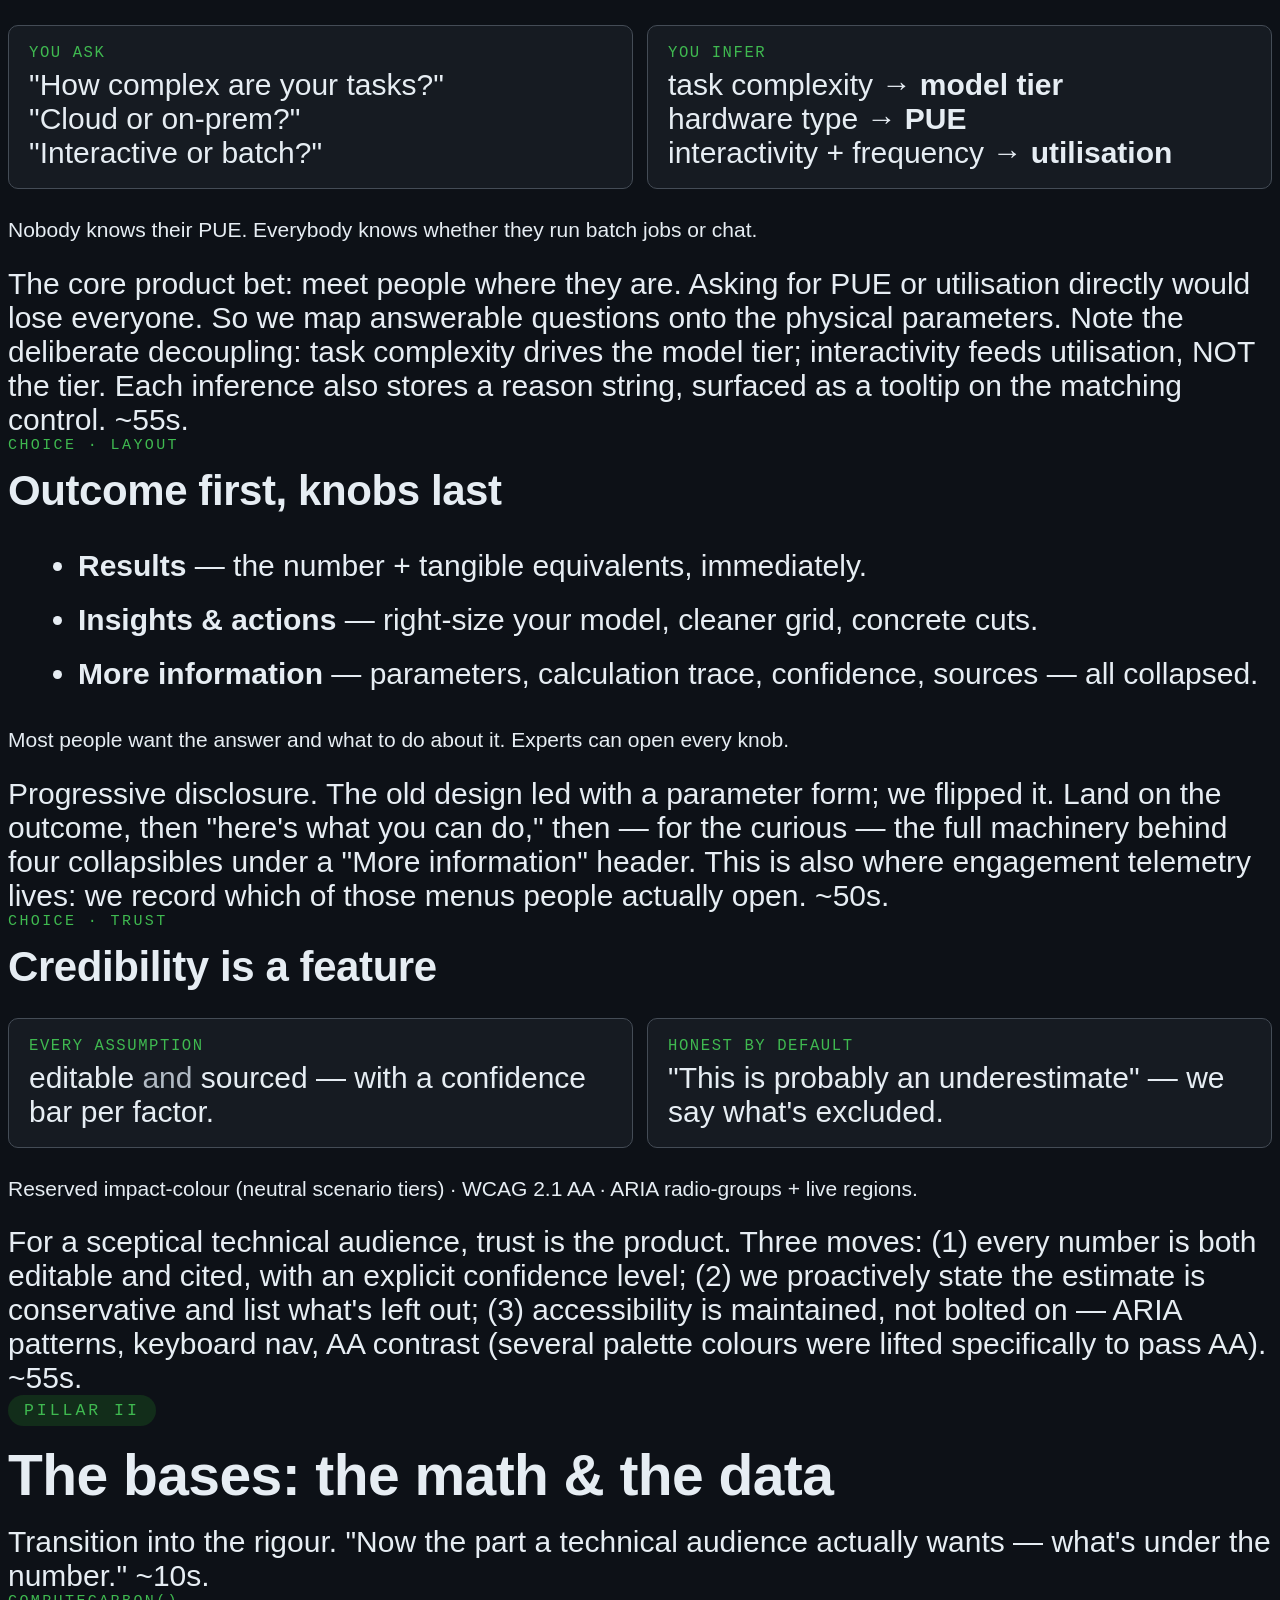
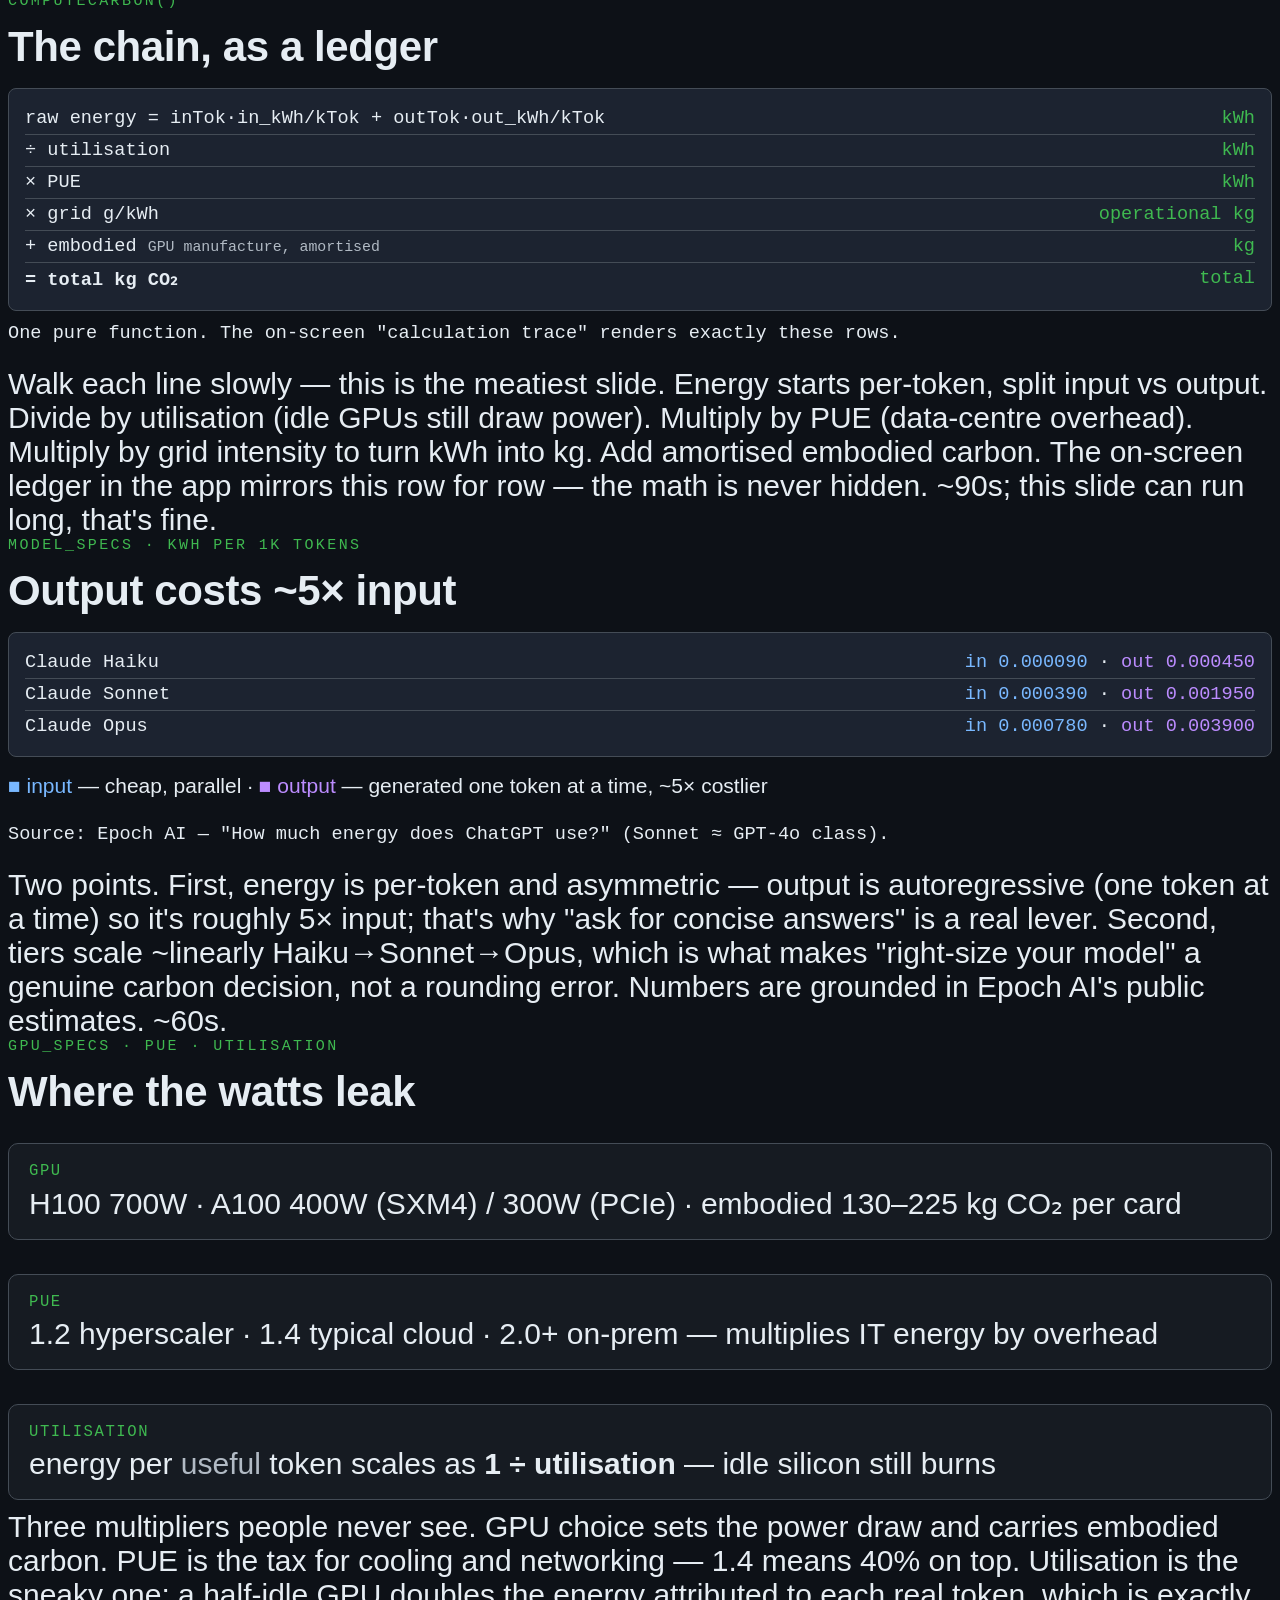
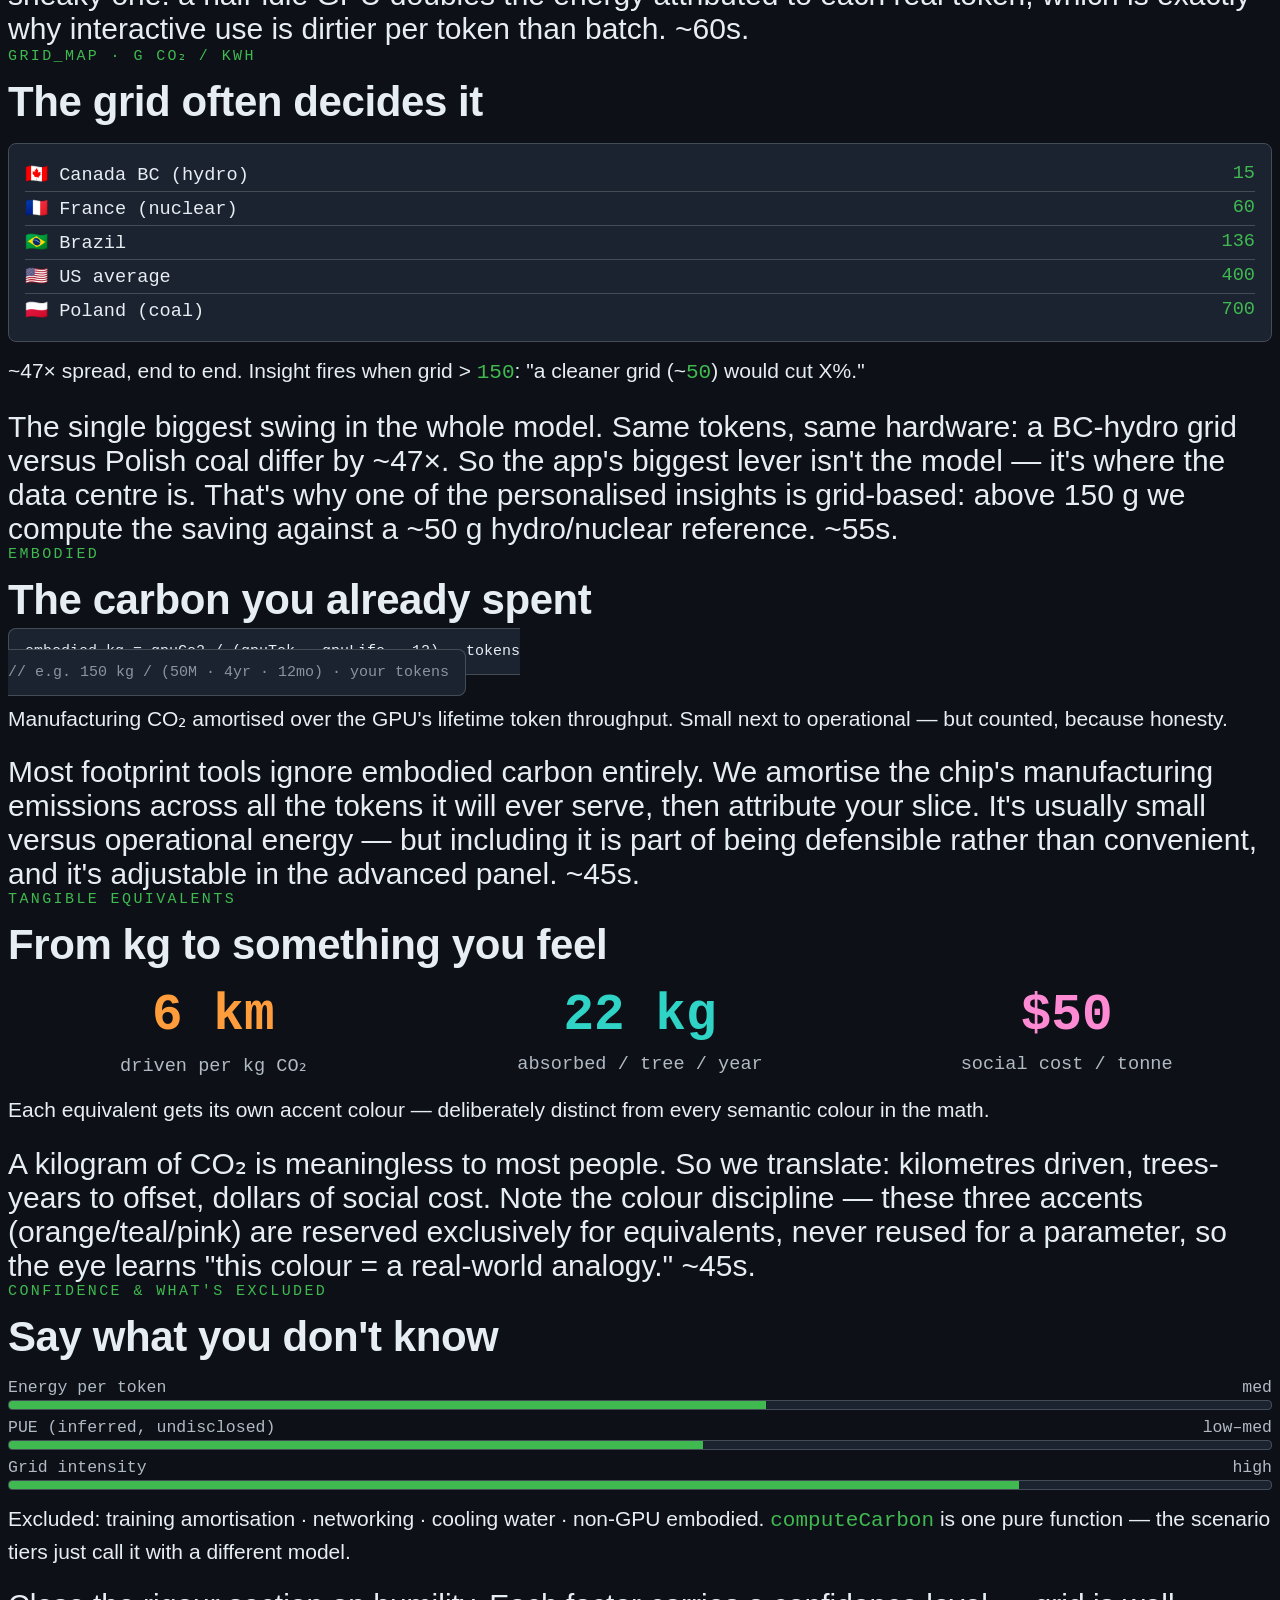
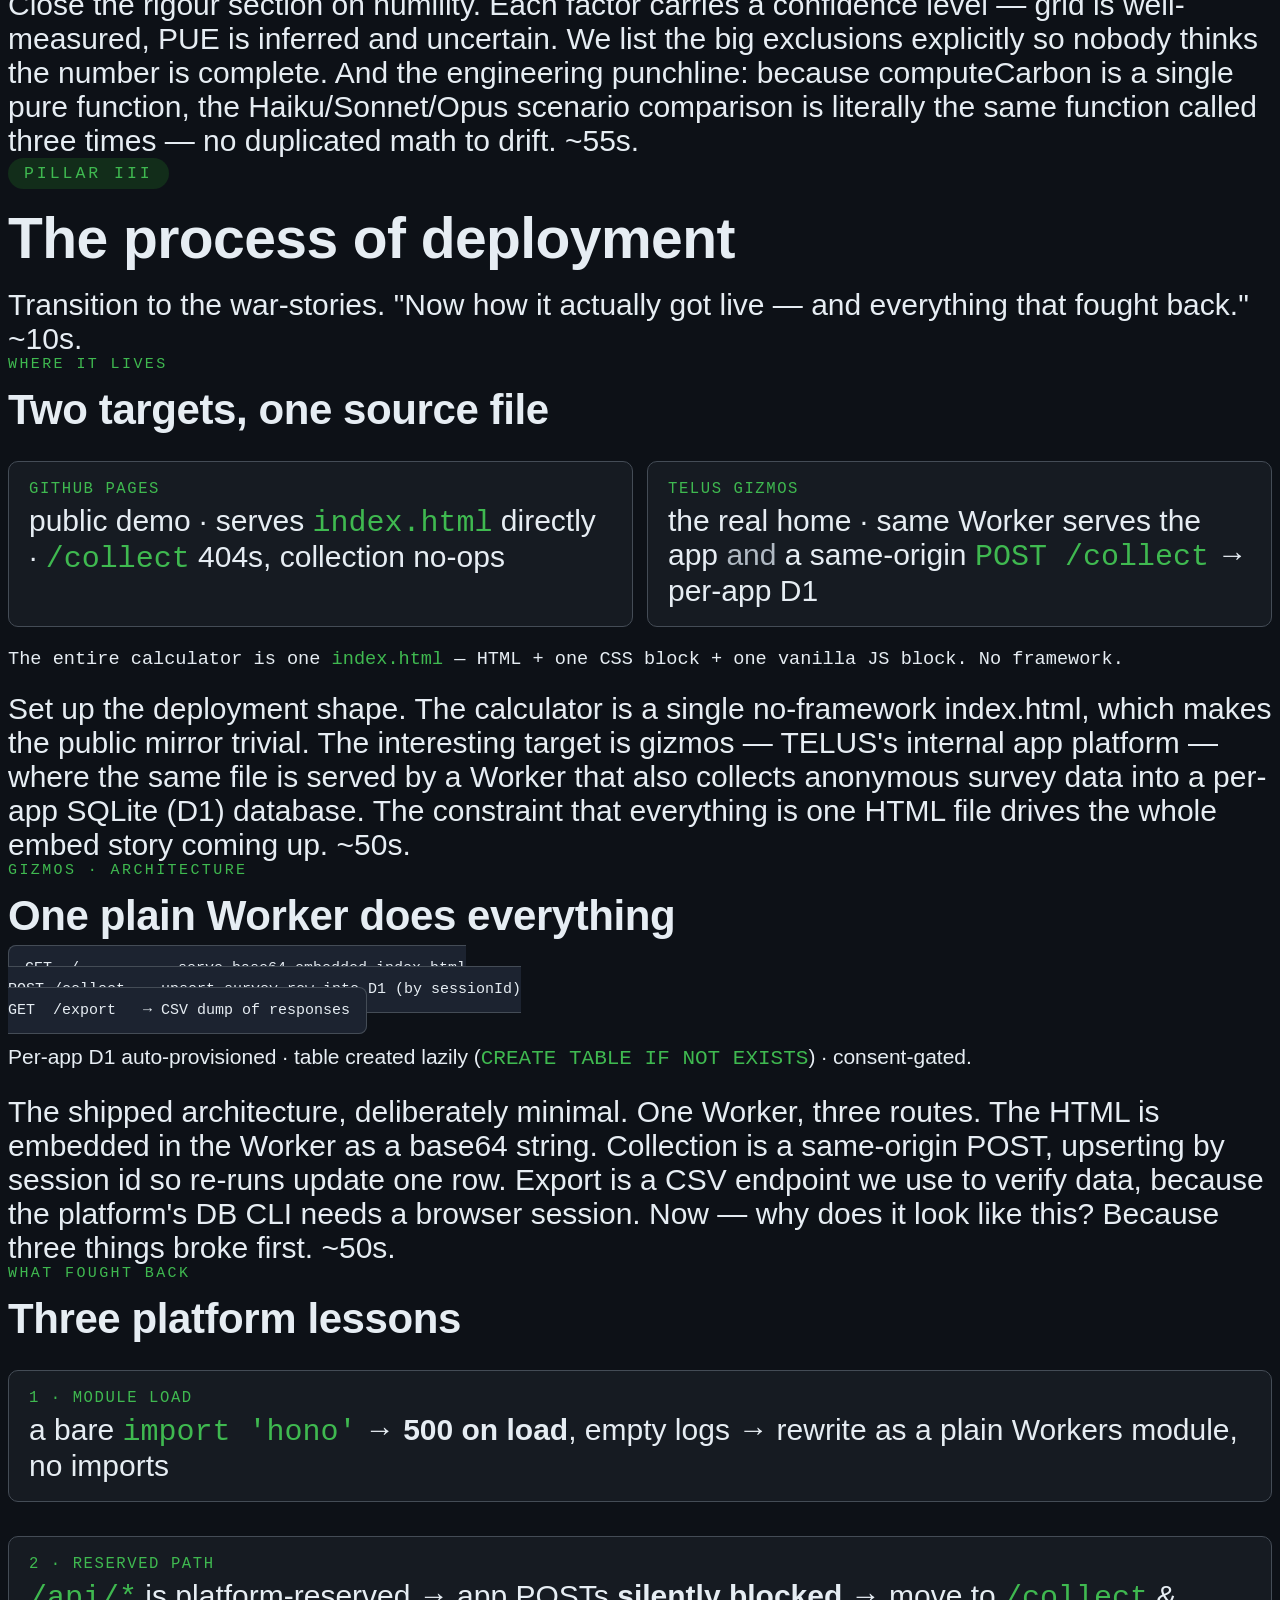
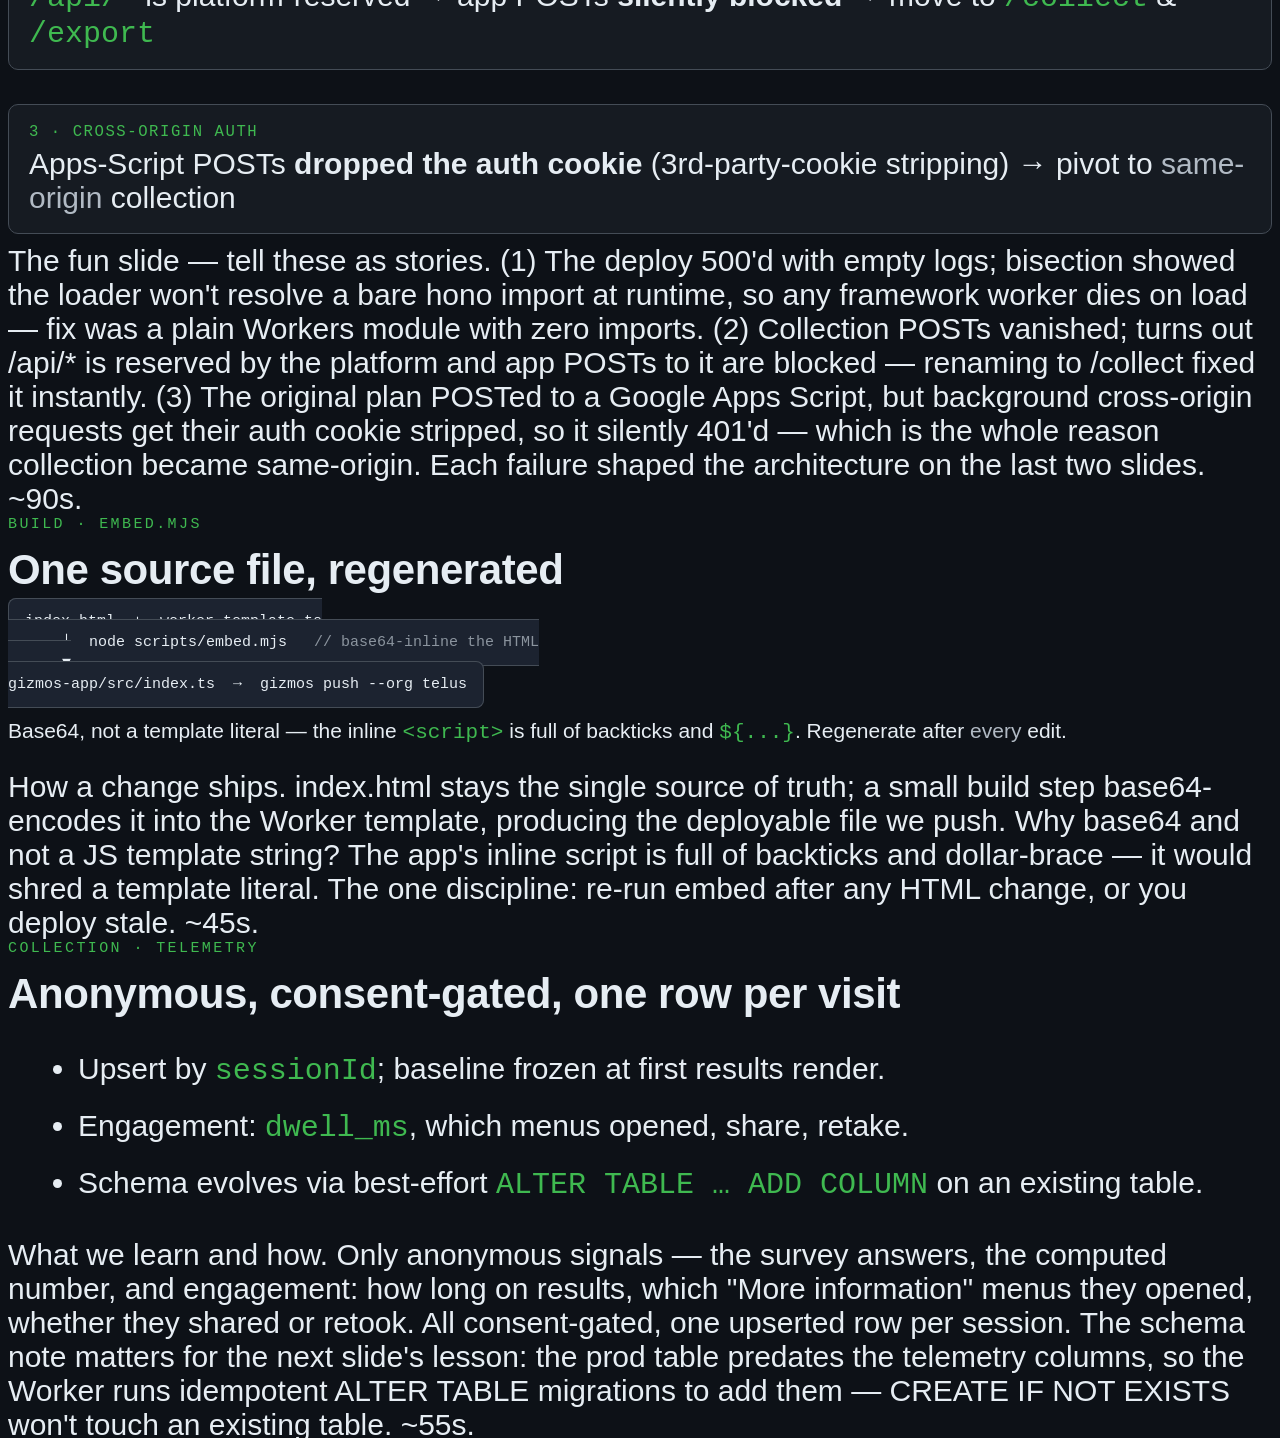
==== commit 70a3f68b: "Deck slides 14-18: Pillar III (deployment process + war-stories)" ====
--- a/presentation/index.html
+++ b/presentation/index.html
@@ -264,6 +264,71 @@
     <aside class="notes">Close the rigour section on humility. Each factor carries a confidence level — grid is well-measured, PUE is inferred and uncertain. We list the big exclusions explicitly so nobody thinks the number is complete. And the engineering punchline: because computeCarbon is a single pure function, the Haiku/Sonnet/Opus scenario comparison is literally the same function called three times — no duplicated math to drift. ~55s.</aside>
   </section>
 
+  <!-- DIVIDER · PILLAR III -->
+  <section>
+    <div class="divider"><span class="pill">Pillar III</span><h2>The process of deployment</h2></div>
+    <aside class="notes">Transition to the war-stories. "Now how it actually got live — and everything that fought back." ~10s.</aside>
+  </section>
+
+  <!-- 14 · TWO HOMES -->
+  <section>
+    <div class="sec-label">where it lives</div>
+    <h2>Two targets, one source file</h2>
+    <div class="cards two">
+      <div class="card"><div class="ckey">GitHub Pages</div>public demo · serves <code>index.html</code> directly · <code>/collect</code> 404s, collection no-ops</div>
+      <div class="card"><div class="ckey">TELUS gizmos</div>the real home · same Worker serves the app <em>and</em> a same-origin <code>POST /collect</code> → per-app D1</div>
+    </div>
+    <p class="cap">The entire calculator is one <code>index.html</code> — HTML + one CSS block + one vanilla JS block. No framework.</p>
+    <aside class="notes">Set up the deployment shape. The calculator is a single no-framework index.html, which makes the public mirror trivial. The interesting target is gizmos — TELUS's internal app platform — where the same file is served by a Worker that also collects anonymous survey data into a per-app SQLite (D1) database. The constraint that everything is one HTML file drives the whole embed story coming up. ~50s.</aside>
+  </section>
+
+  <!-- 15 · GIZMOS ARCHITECTURE -->
+  <section>
+    <div class="sec-label">gizmos · architecture</div>
+    <h2>One plain Worker does everything</h2>
+    <pre><code>GET  /         → serve base64-embedded index.html
+POST /collect  → upsert survey row into D1 (by sessionId)
+GET  /export   → CSV dump of responses</code></pre>
+    <p class="small muted">Per-app D1 auto-provisioned · table created lazily (<code>CREATE TABLE IF NOT EXISTS</code>) · consent-gated.</p>
+    <aside class="notes">The shipped architecture, deliberately minimal. One Worker, three routes. The HTML is embedded in the Worker as a base64 string. Collection is a same-origin POST, upserting by session id so re-runs update one row. Export is a CSV endpoint we use to verify data, because the platform's DB CLI needs a browser session. Now — why does it look like this? Because three things broke first. ~50s.</aside>
+  </section>
+
+  <!-- 16 · WAR-STORIES -->
+  <section>
+    <div class="sec-label">what fought back</div>
+    <h2>Three platform lessons</h2>
+    <div class="cards">
+      <div class="card"><div class="ckey">1 · module load</div>a bare <code>import 'hono'</code> → <strong>500 on load</strong>, empty logs → rewrite as a plain Workers module, no imports</div>
+      <div class="card"><div class="ckey">2 · reserved path</div><code>/api/*</code> is platform-reserved → app POSTs <strong>silently blocked</strong> → move to <code>/collect</code> &amp; <code>/export</code></div>
+      <div class="card"><div class="ckey">3 · cross-origin auth</div>Apps-Script POSTs <strong>dropped the auth cookie</strong> (3rd-party-cookie stripping) → pivot to <em>same-origin</em> collection</div>
+    </div>
+    <aside class="notes">The fun slide — tell these as stories. (1) The deploy 500'd with empty logs; bisection showed the loader won't resolve a bare hono import at runtime, so any framework worker dies on load — fix was a plain Workers module with zero imports. (2) Collection POSTs vanished; turns out /api/* is reserved by the platform and app POSTs to it are blocked — renaming to /collect fixed it instantly. (3) The original plan POSTed to a Google Apps Script, but background cross-origin requests get their auth cookie stripped, so it silently 401'd — which is the whole reason collection became same-origin. Each failure shaped the architecture on the last two slides. ~90s.</aside>
+  </section>
+
+  <!-- 17 · EMBED PIPELINE -->
+  <section>
+    <div class="sec-label">build · embed.mjs</div>
+    <h2>One source file, regenerated</h2>
+    <pre><code>index.html  +  worker.template.ts
+      │  node scripts/embed.mjs   <span class="cmt">// base64-inline the HTML</span>
+      ▼
+gizmos-app/src/index.ts  →  gizmos push --org telus</code></pre>
+    <p class="small muted">Base64, not a template literal — the inline <code>&lt;script&gt;</code> is full of backticks and <code>${...}</code>. Regenerate after <em>every</em> edit.</p>
+    <aside class="notes">How a change ships. index.html stays the single source of truth; a small build step base64-encodes it into the Worker template, producing the deployable file we push. Why base64 and not a JS template string? The app's inline script is full of backticks and dollar-brace — it would shred a template literal. The one discipline: re-run embed after any HTML change, or you deploy stale. ~45s.</aside>
+  </section>
+
+  <!-- 18 · COLLECTION & TELEMETRY -->
+  <section>
+    <div class="sec-label">collection · telemetry</div>
+    <h2>Anonymous, consent-gated, one row per visit</h2>
+    <ul>
+      <li>Upsert by <code>sessionId</code>; baseline frozen at first results render.</li>
+      <li>Engagement: <code>dwell_ms</code>, which menus opened, share, retake.</li>
+      <li>Schema evolves via best-effort <code>ALTER TABLE … ADD COLUMN</code> on an existing table.</li>
+    </ul>
+    <aside class="notes">What we learn and how. Only anonymous signals — the survey answers, the computed number, and engagement: how long on results, which "More information" menus they opened, whether they shared or retook. All consent-gated, one upserted row per session. The schema note matters for the next slide's lesson: the prod table predates the telemetry columns, so the Worker runs idempotent ALTER TABLE migrations to add them — CREATE IF NOT EXISTS won't touch an existing table. ~55s.</aside>
+  </section>
+
 </div></div>
 <script src="reveal/dist/reveal.js"></script>
 <script src="reveal/plugin/notes/notes.js"></script>
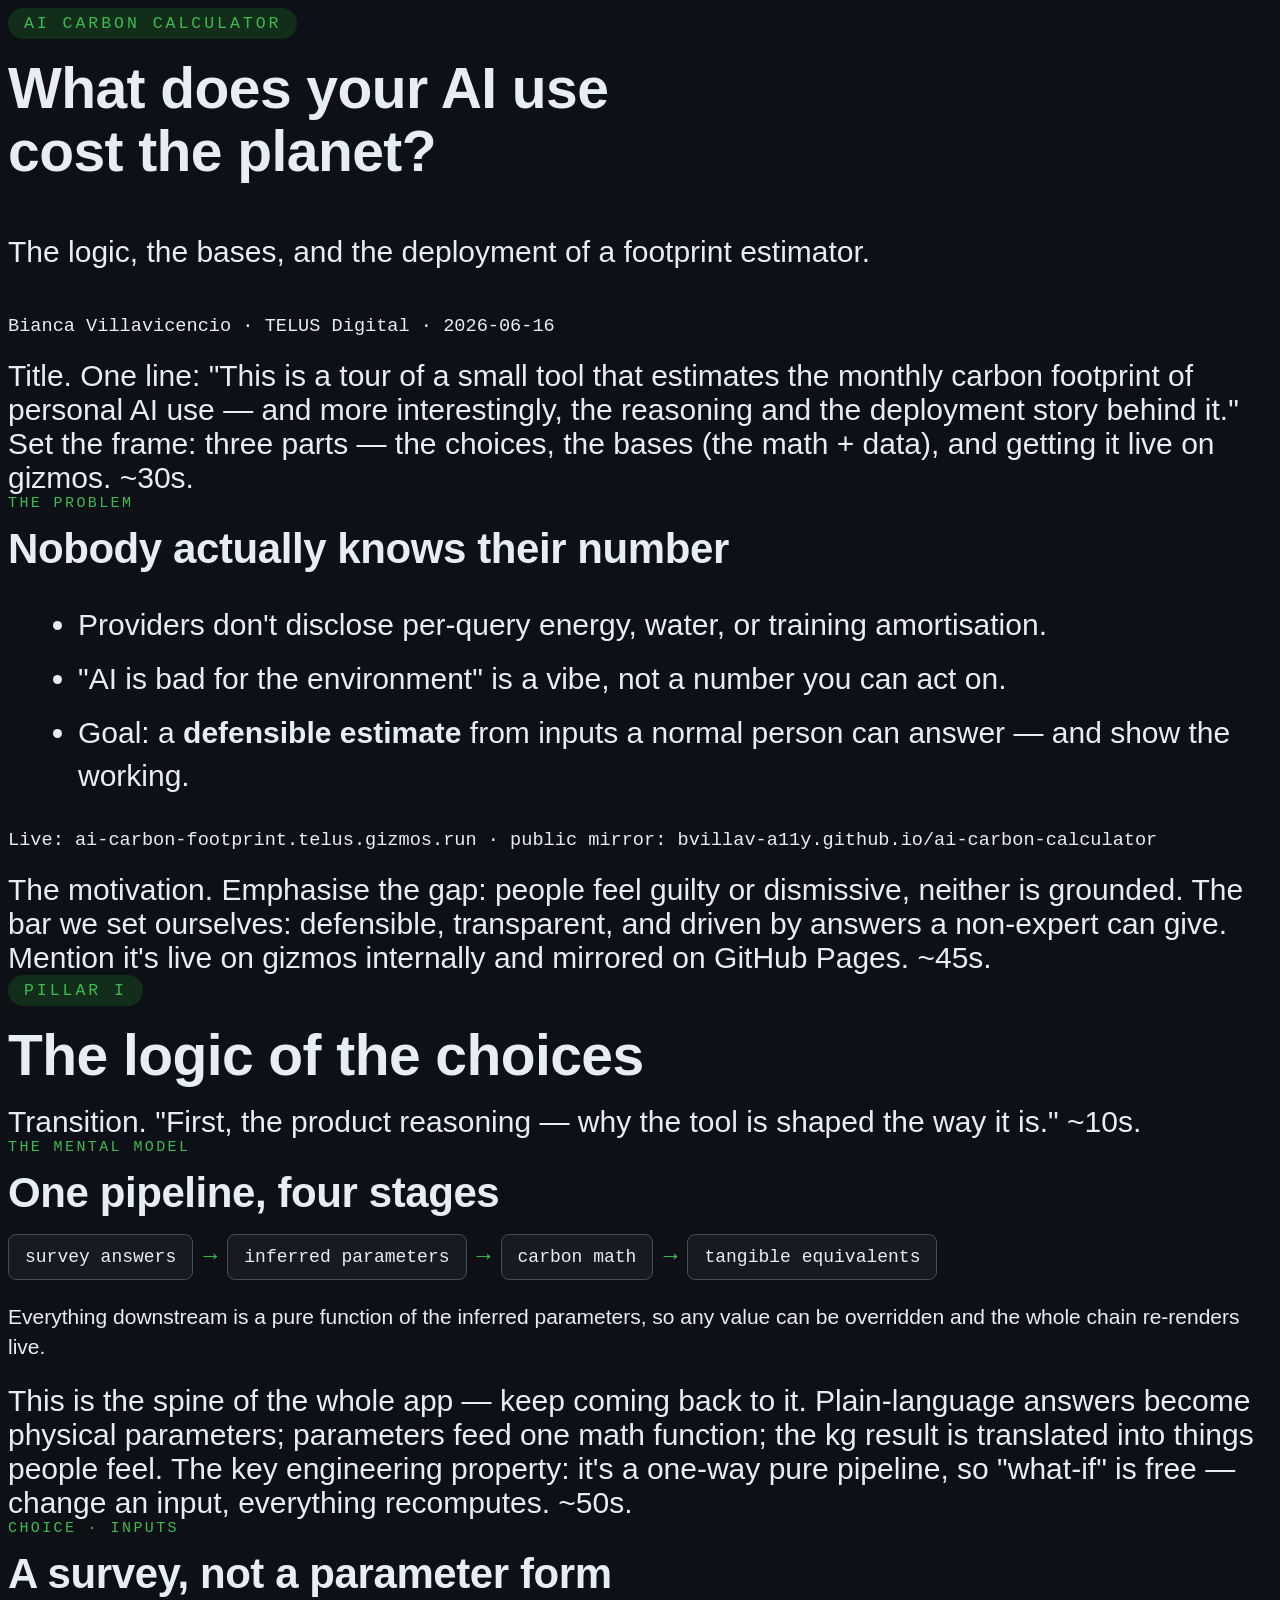
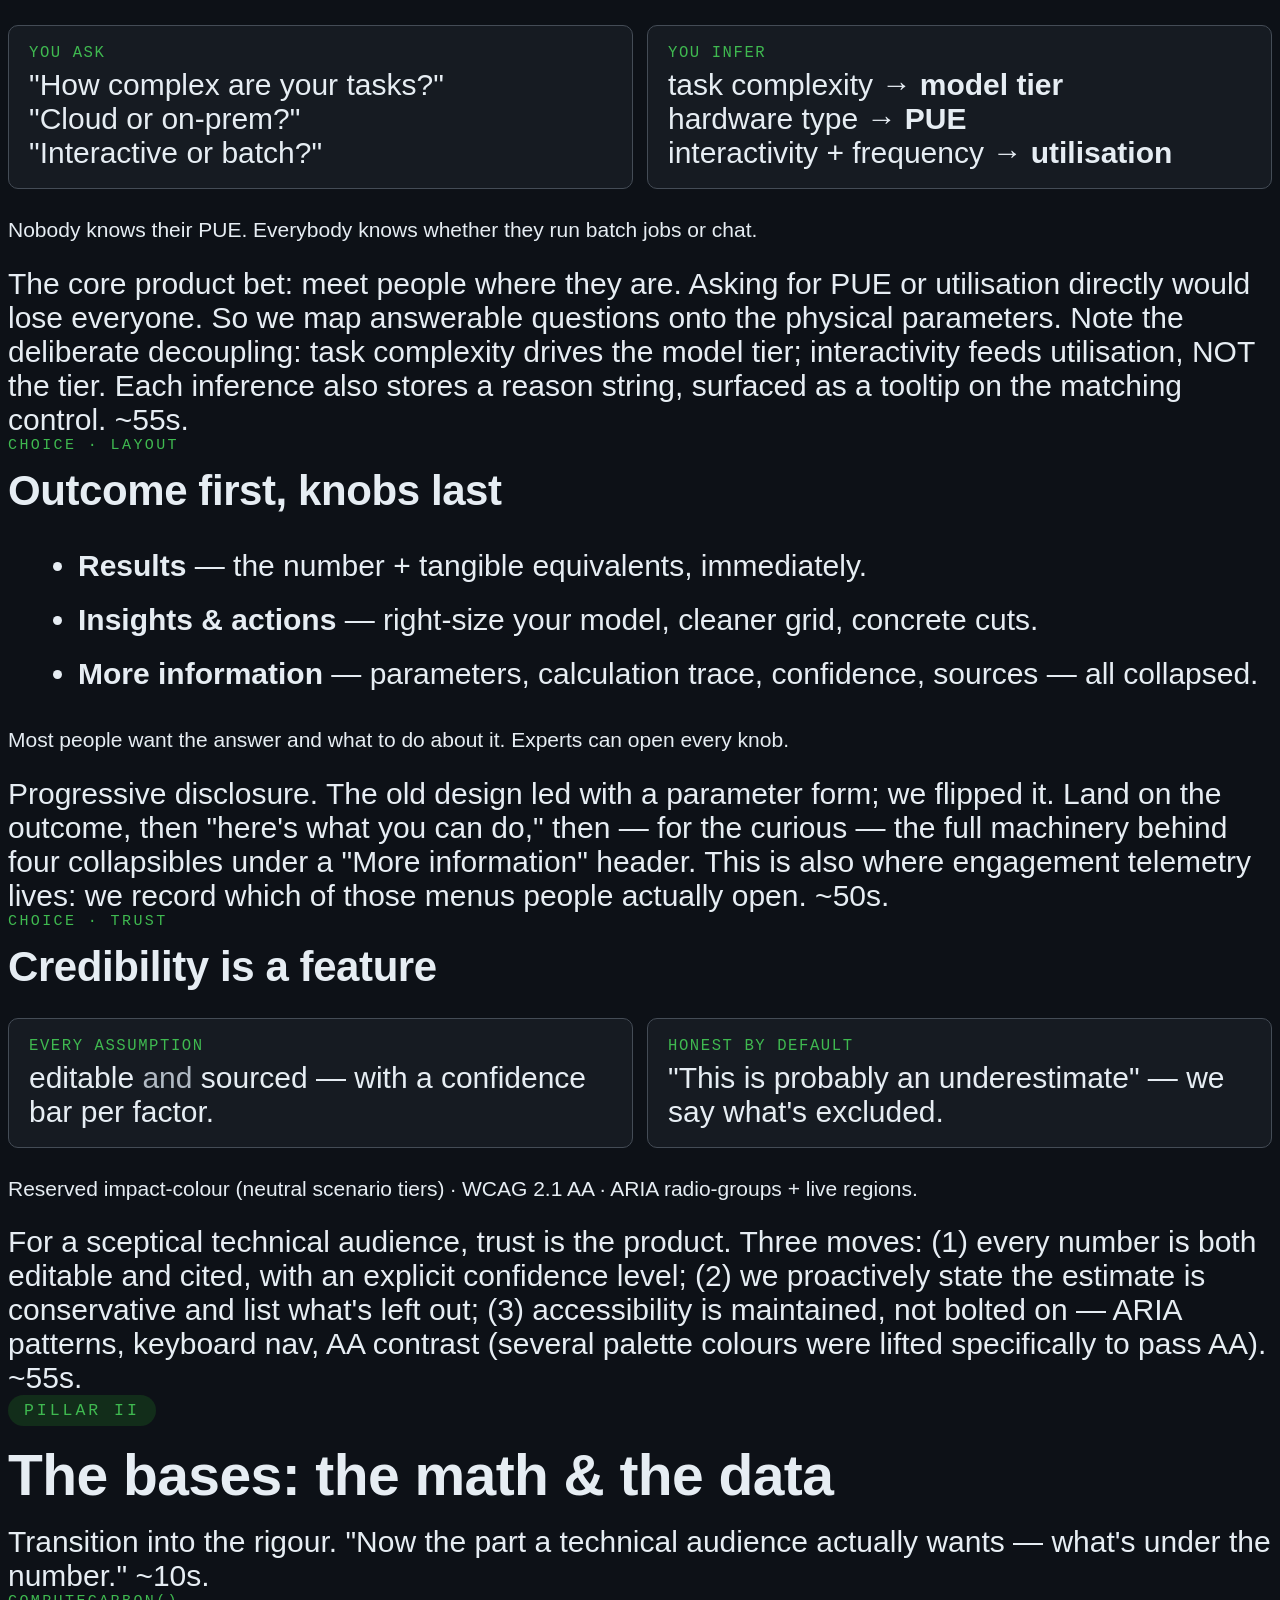
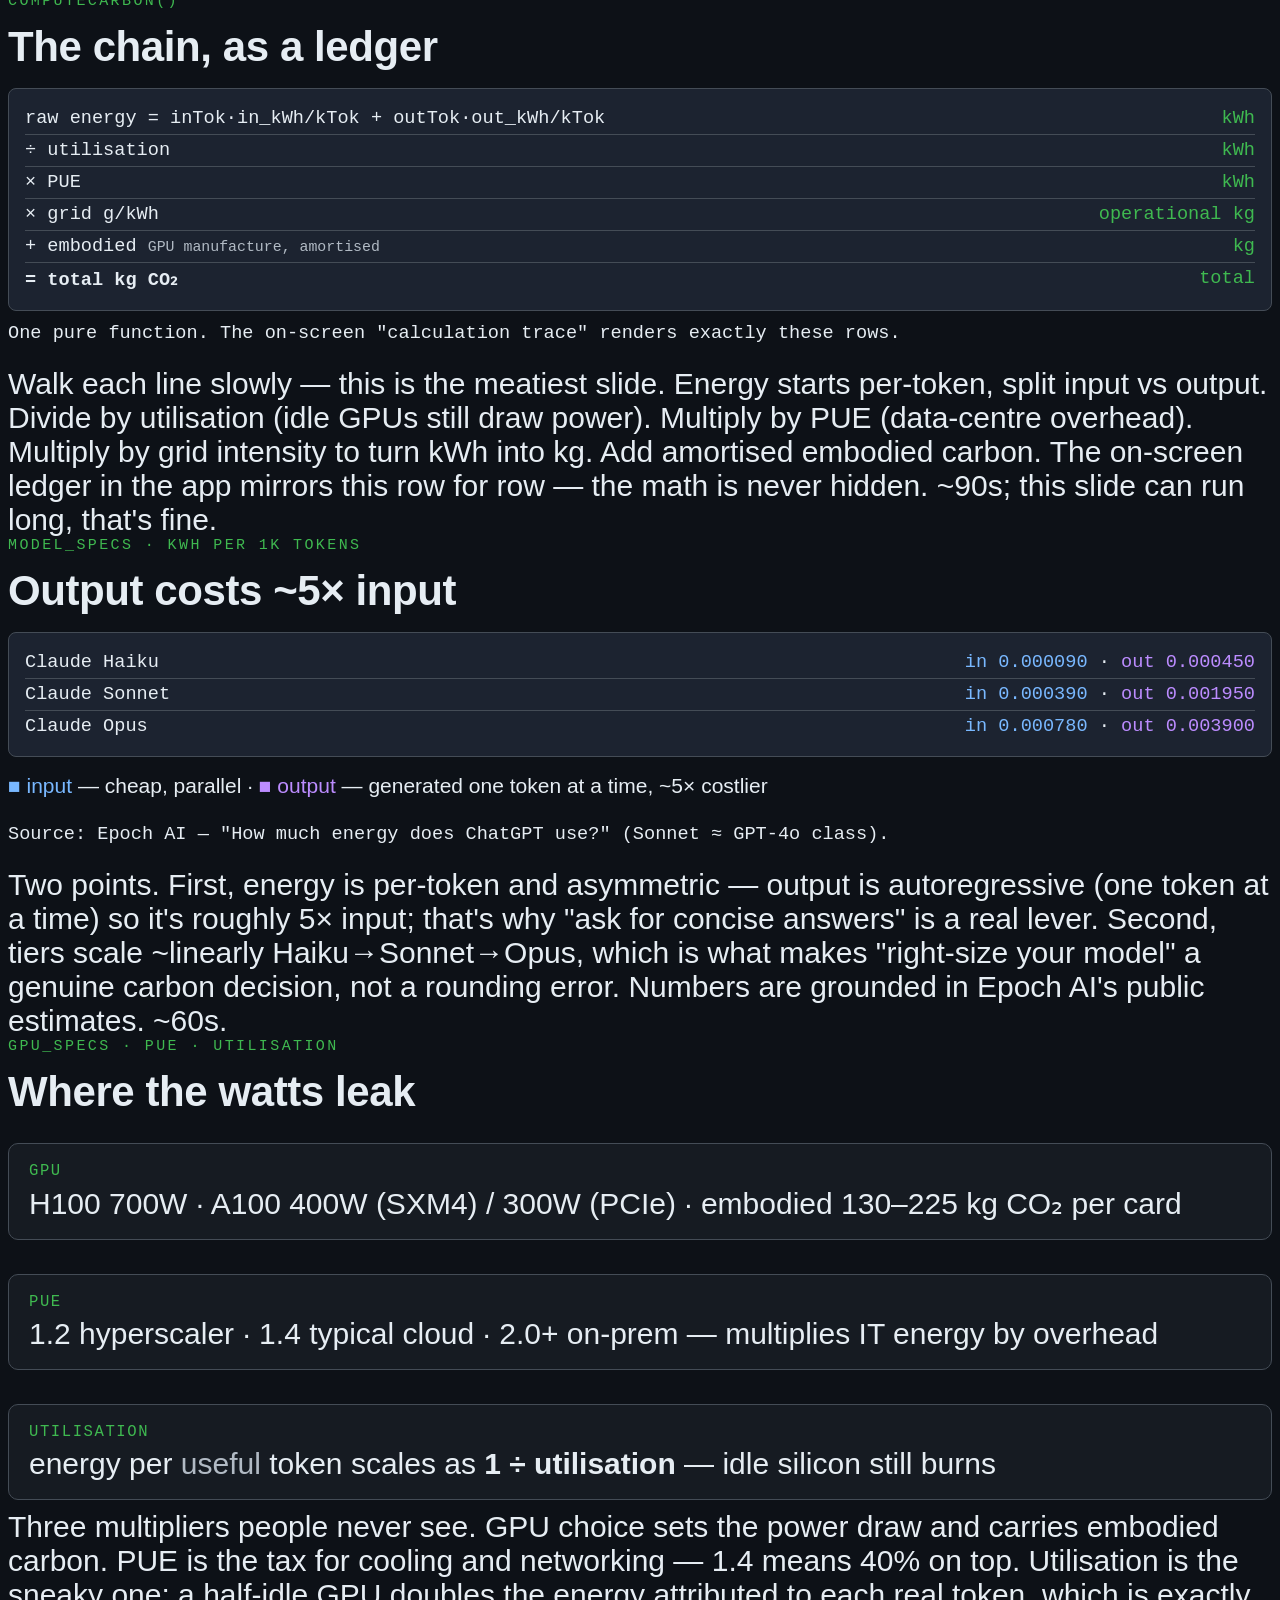
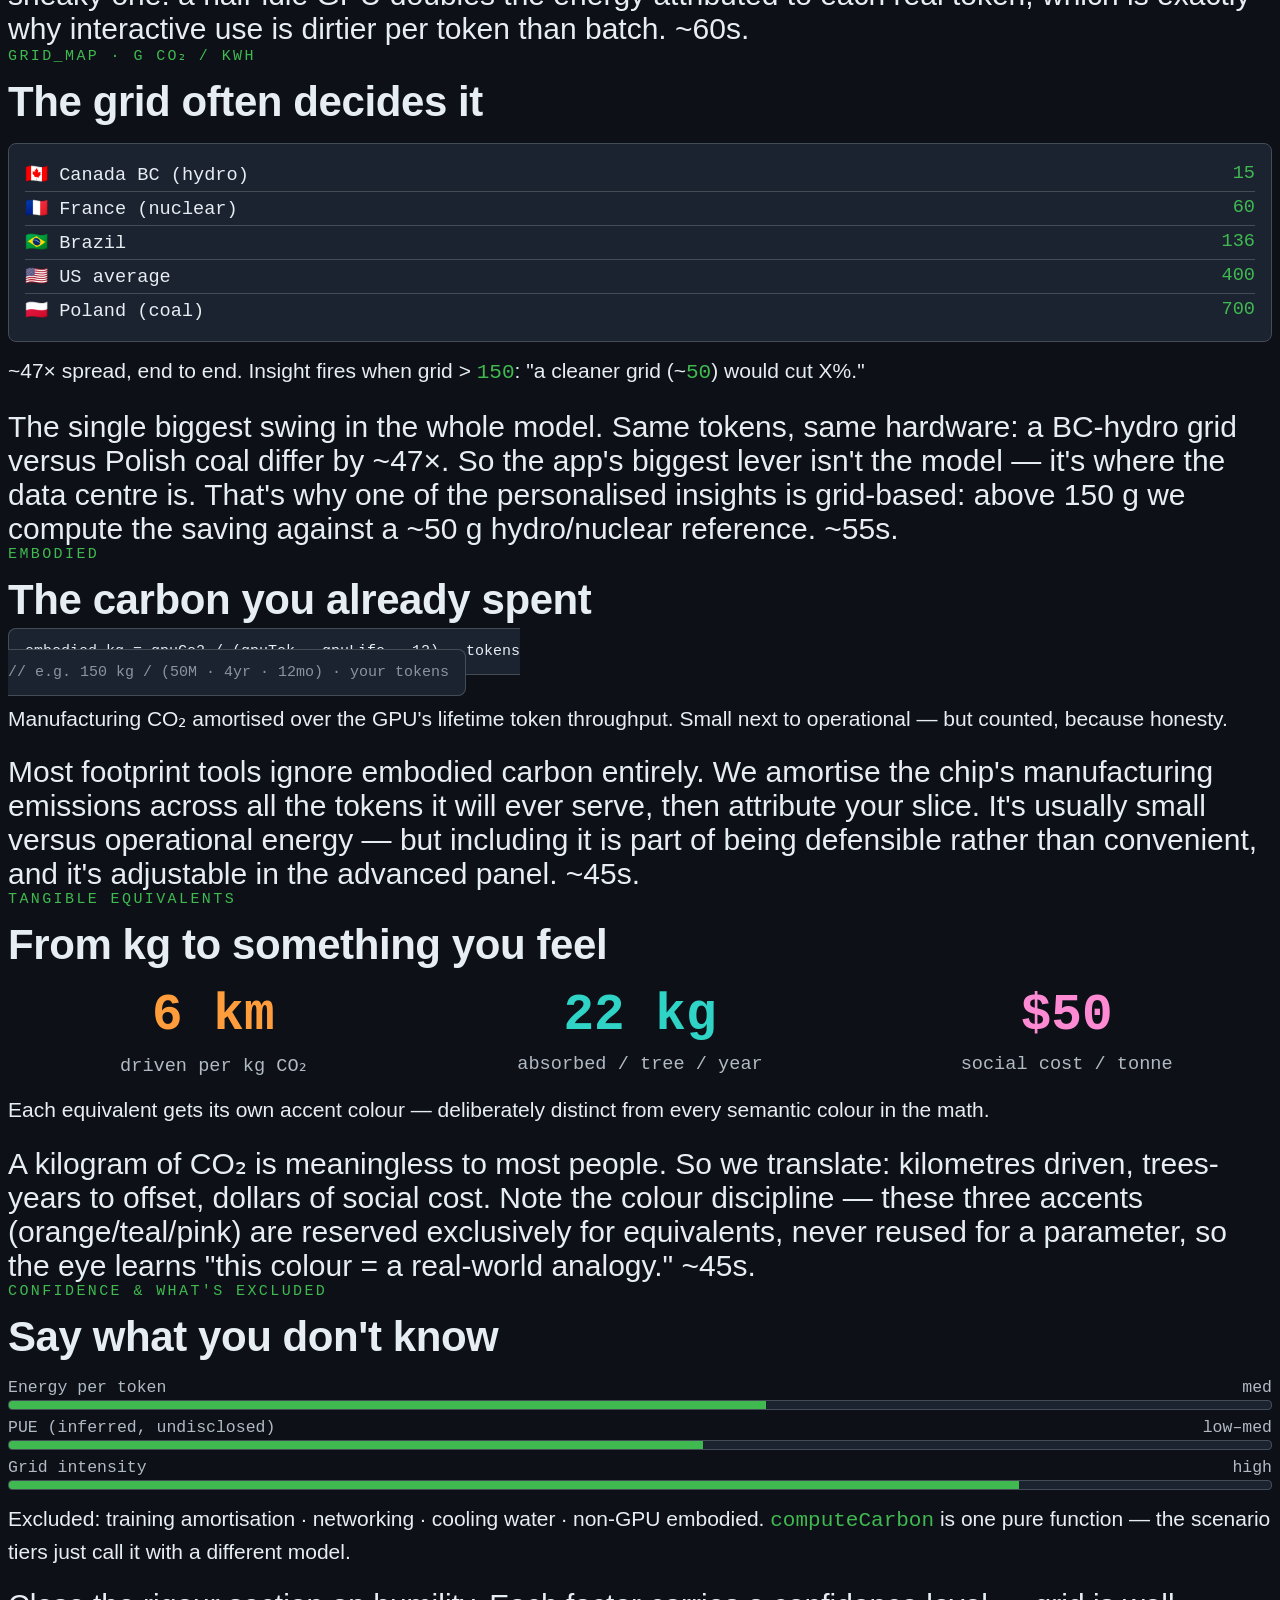
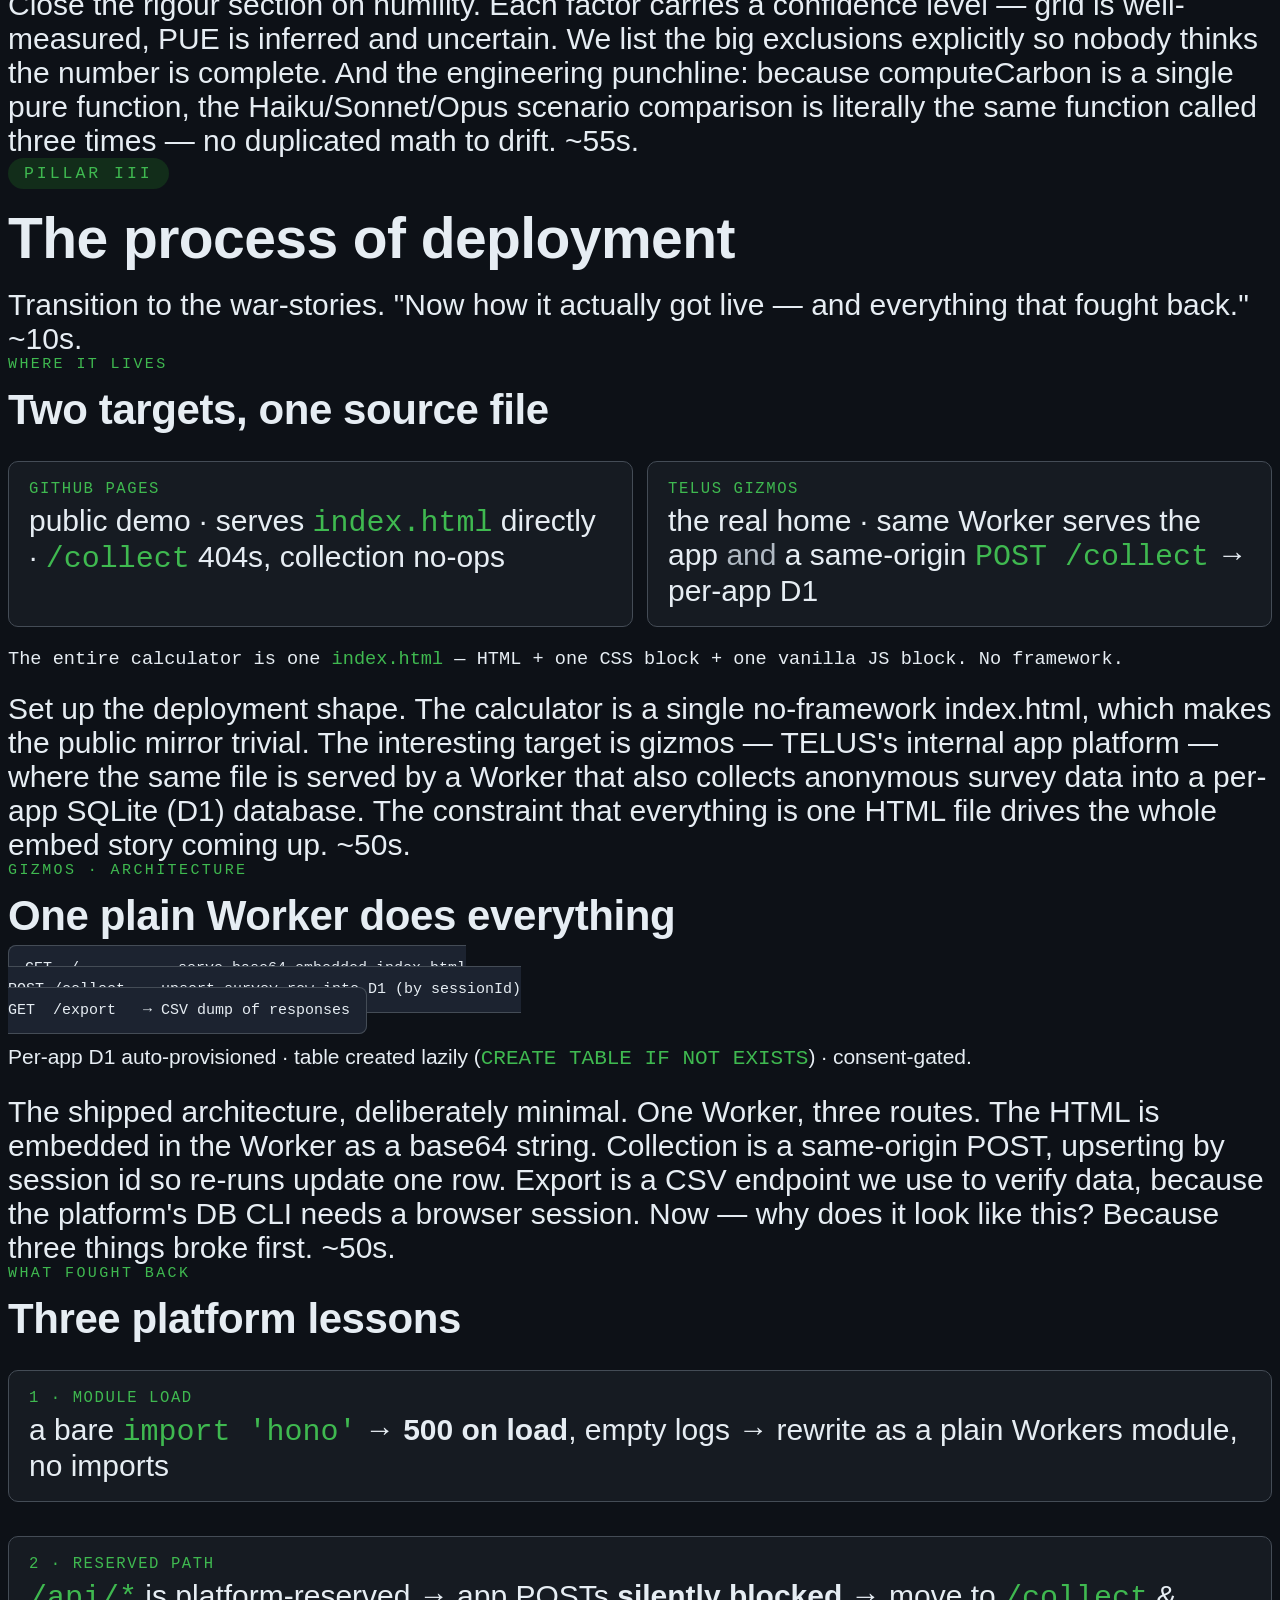
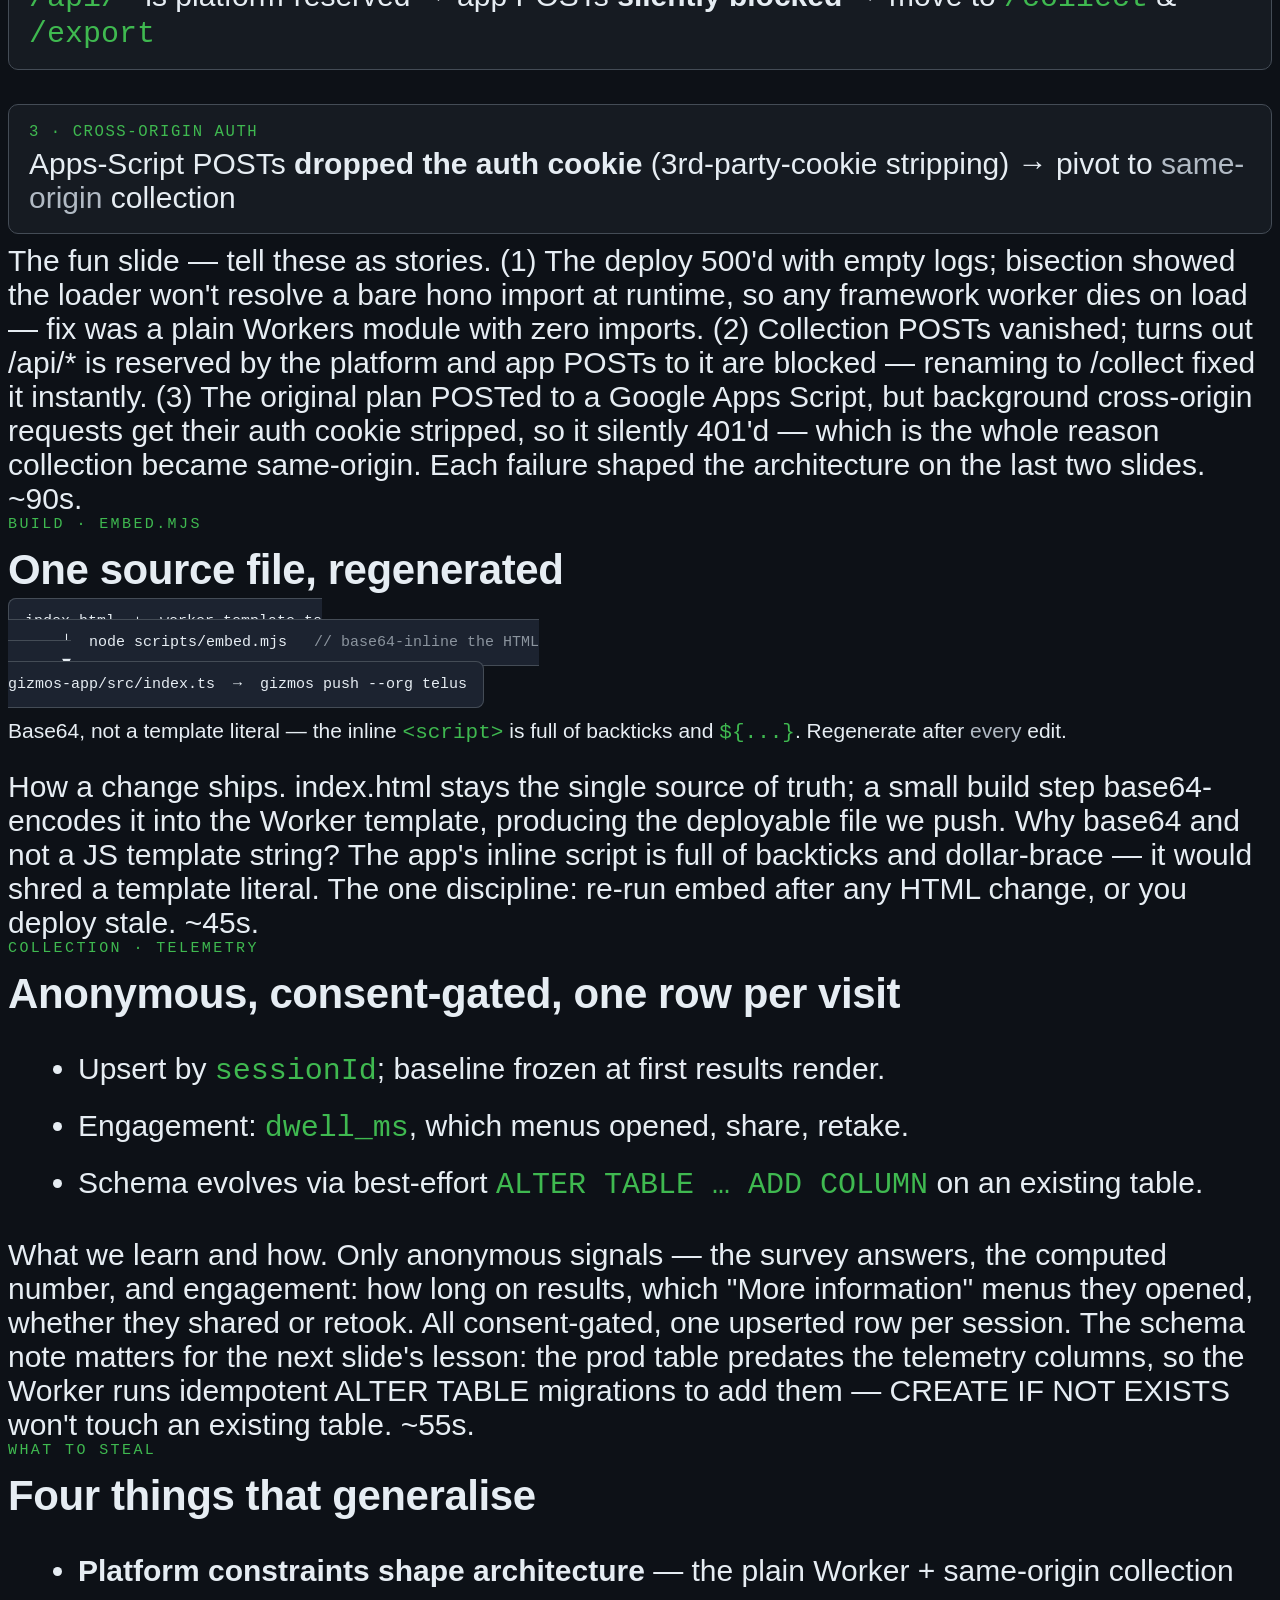
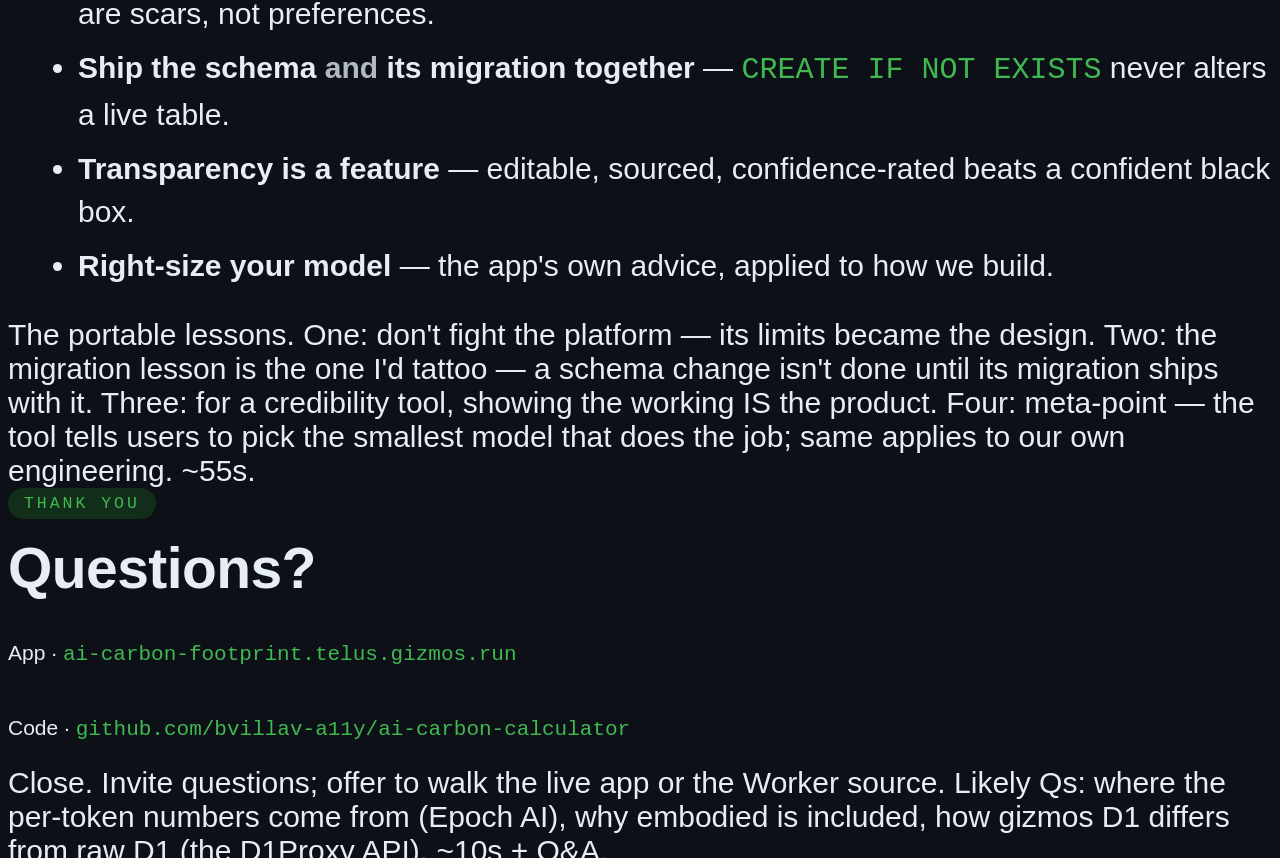
==== commit 10aefb59: "Deck slides 19-20: takeaways + close" ====
--- a/presentation/index.html
+++ b/presentation/index.html
@@ -329,6 +329,30 @@
     <aside class="notes">What we learn and how. Only anonymous signals — the survey answers, the computed number, and engagement: how long on results, which "More information" menus they opened, whether they shared or retook. All consent-gated, one upserted row per session. The schema note matters for the next slide's lesson: the prod table predates the telemetry columns, so the Worker runs idempotent ALTER TABLE migrations to add them — CREATE IF NOT EXISTS won't touch an existing table. ~55s.</aside>
   </section>
 
+  <!-- 19 · TAKEAWAYS -->
+  <section>
+    <div class="sec-label">what to steal</div>
+    <h2>Four things that generalise</h2>
+    <ul>
+      <li><strong>Platform constraints shape architecture</strong> — the plain Worker + same-origin collection are scars, not preferences.</li>
+      <li><strong>Ship the schema <em>and</em> its migration together</strong> — <code>CREATE IF NOT EXISTS</code> never alters a live table.</li>
+      <li><strong>Transparency is a feature</strong> — editable, sourced, confidence-rated beats a confident black box.</li>
+      <li><strong>Right-size your model</strong> — the app's own advice, applied to how we build.</li>
+    </ul>
+    <aside class="notes">The portable lessons. One: don't fight the platform — its limits became the design. Two: the migration lesson is the one I'd tattoo — a schema change isn't done until its migration ships with it. Three: for a credibility tool, showing the working IS the product. Four: meta-point — the tool tells users to pick the smallest model that does the job; same applies to our own engineering. ~55s.</aside>
+  </section>
+
+  <!-- 20 · END -->
+  <section>
+    <div class="divider">
+      <span class="pill">thank you</span>
+      <h2>Questions?</h2>
+      <p class="small">App · <code>ai-carbon-footprint.telus.gizmos.run</code></p>
+      <p class="small">Code · <code>github.com/bvillav-a11y/ai-carbon-calculator</code></p>
+    </div>
+    <aside class="notes">Close. Invite questions; offer to walk the live app or the Worker source. Likely Qs: where the per-token numbers come from (Epoch AI), why embodied is included, how gizmos D1 differs from raw D1 (the D1Proxy API). ~10s + Q&A.</aside>
+  </section>
+
 </div></div>
 <script src="reveal/dist/reveal.js"></script>
 <script src="reveal/plugin/notes/notes.js"></script>
